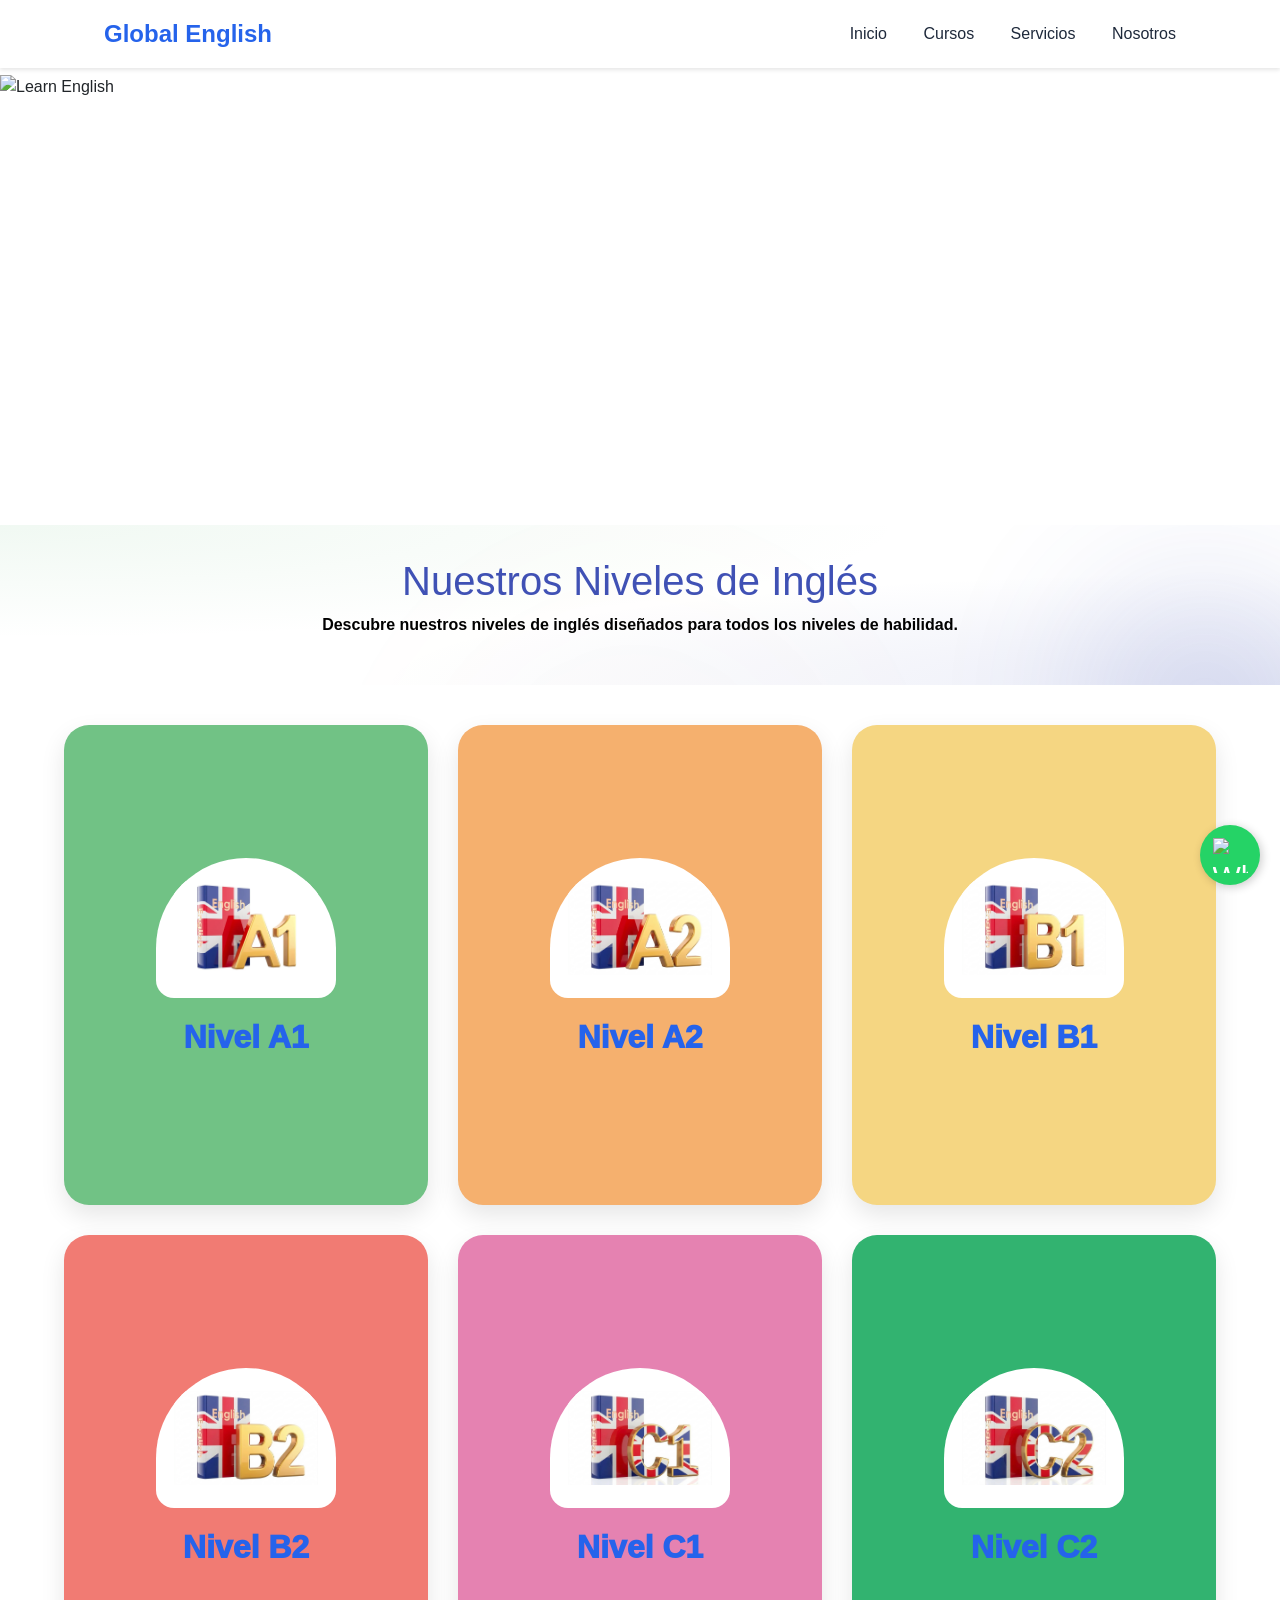
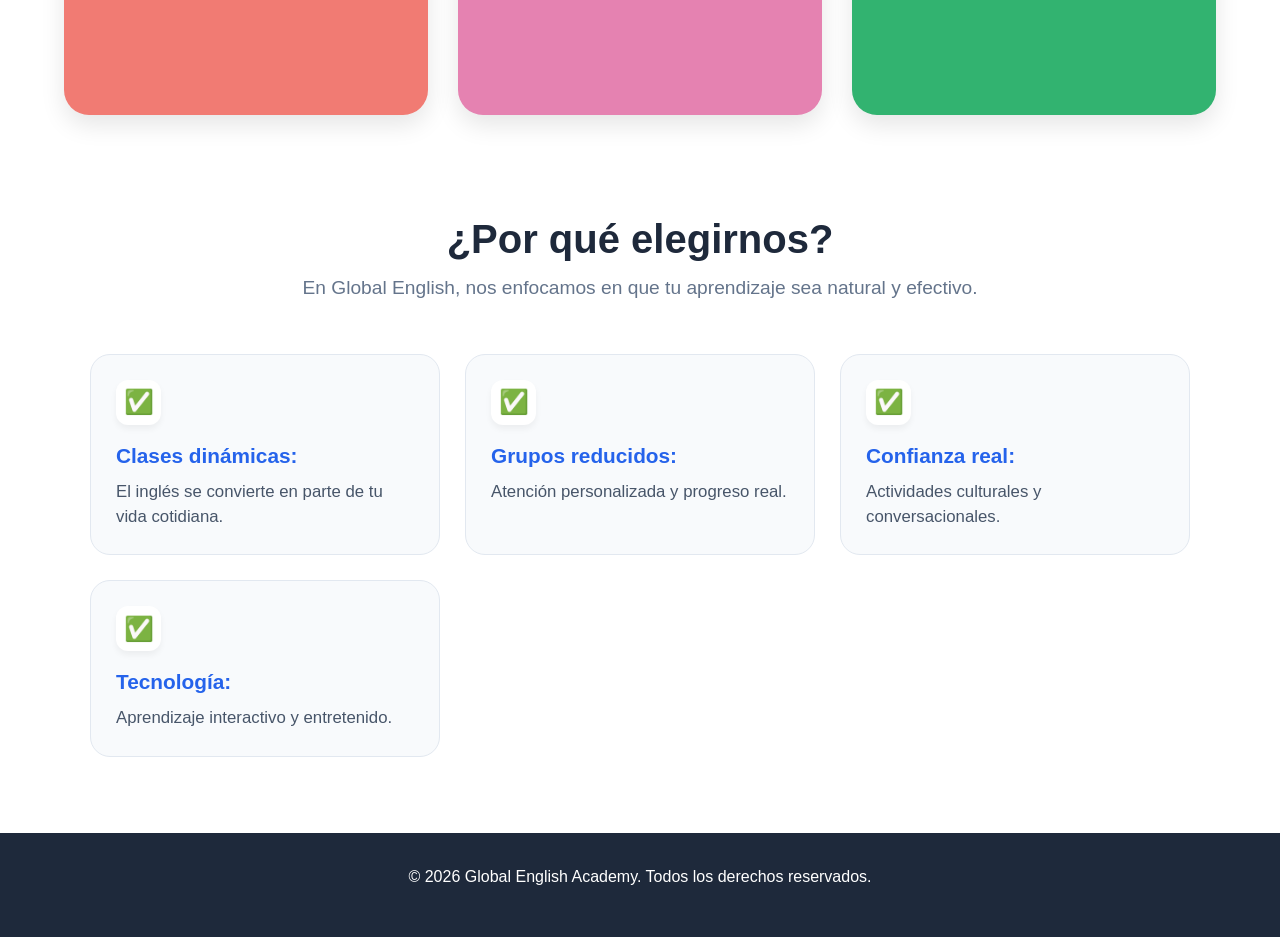
==== cursos.html @ 7baa2050 "Add files via upload" ====
<!DOCTYPE html>
<html lang="es">

<head>
    <meta charset="UTF-8">
    <meta name="viewport" content="width=device-width, initial-scale=1.0">
    <link rel="shortcut icon" href="assets/iconos/idioma-en-ingles.png" type="image/x-icon">

    <link href="https://cdn.jsdelivr.net/npm/bootstrap@5.3.3/dist/css/bootstrap.min.css" rel="stylesheet">

    <link rel="stylesheet" href="css/estilos.css">

    <title>Global English Academy | Aprende Inglés Hoy</title>
</head>

<body>

    <header>
        <nav>
            <div class="logo">Global English</div>

            <button class="menu-toggle" id="mobile-menu">
                &#9776; </button>

            <div class="nav-links" id="nav-menu">
                <a href="index.html">Inicio</a>
                <a href="cursos.html">Cursos</a>
                <a href="servicios.html">Servicios</a>
                <a href="nosotros.html">Nosotros</a>
            </div>
        </nav>
    </header>

    <section class="informacion">
        <div id="carouselExampleIndicators" class="carousel slide" data-bs-ride="carousel" data-bs-interval="3000">
            <div class="carousel-indicators">
                <button type="button" data-bs-target="#carouselExampleIndicators" data-bs-slide-to="0" class="active"
                    aria-current="true" aria-label="Slide 1"></button>
                <button type="button" data-bs-target="#carouselExampleIndicators" data-bs-slide-to="1"
                    aria-label="Slide 2"></button>
                <button type="button" data-bs-target="#carouselExampleIndicators" data-bs-slide-to="2"
                    aria-label="Slide 3"></button>
            </div>
            <div class="carousel-inner">
                <div class="carousel-item active">
                    <img src="assets/img/learn.jpg" class="d-block w-100" alt="Learn English">
                </div>
                <div class="carousel-item">
                    <img src="assets/img/englishbooks.jpg" class="d-block w-100" alt="English Books">
                </div>
                <div class="carousel-item">
                    <img src="assets/img/learning.jpg" class="d-block w-100" alt="Learning Process">
                </div>
            </div>
            <button class="carousel-control-prev" type="button" data-bs-target="#carouselExampleIndicators"
                data-bs-slide="prev">
                <span class="carousel-control-prev-icon" aria-hidden="true"></span>
                <span class="visually-hidden">Previous</span>
            </button>
            <button class="carousel-control-next" type="button" data-bs-target="#carouselExampleIndicators"
                data-bs-slide="next">
                <span class="carousel-control-next-icon" aria-hidden="true"></span>
                <span class="visually-hidden">Next</span>
            </button>
        </div>

    </section>

    <section class="contenedor-niveles">
        <div class="nuestros-programas">
            <h1>Nuestros Niveles de Inglés</h1>
            <p class="nuestros-programassub">Descubre nuestros niveles de inglés diseñados para todos los niveles de
                habilidad.</p>
        </div>
        <div class="niveles-ingles">
            <div class="card card-a1">
                <div class="card-body">
                    <div class="semicirculo">
                        <img src="assets/img/inglesA1.jpg" alt="A1">
                    </div>
                    <h3 class="card-title">Nivel A1</h3>
                    <p class="card-subtitle">Al terminar este nivel podrás comprender y utilizar expresiones
                        cotidianas. Al finalizar el curso podrás: presentarte a ti mismo y a otros, pedir y dar
                        información personal como: me llamo… vivo en… estudio… trabajo en… En este nivel también
                        podrás presentar a las personas que conoces como: ella es mi amiga… él es mi hermano. De
                        igual manera conocerás los colores, los días de la semana, las cosas de la casa por ejemplo
                        la sala, la cocina, el comedor, el salón de clase, la comida, etc.</p>
                </div>
            </div>


            <div class="card card-a2">
                <div class="card-body">
                    <div class="semicirculo">
                        <img src="assets/img/inglesA2.png" alt="A2">
                    </div>
                    <h3 class="card-title">Nivel A2</h3>
                    <p class="card-subtitle">Al finalizar A2 podrás presentar a tu familia, como a tu padre y tus
                        hermanos. Al finalizar el curso podrás: hablar de compras como: preguntar cuánto cuesta,
                        dónde encuentro tal cosa, de qué tamaño es. Conocer los lugares de la ciudad, el cine, el
                        teatro, el restaurante, y las profesiones. Sabrás comunicar la hora y lo que hay y no hay,
                        por ejemplo… hay mucho café, no hay azúcar. Hablarás de tu pasado y tu entorno: a dónde
                        fuiste ayer, qué comiste, también podrás decir que compraste un vestido o cené con mi
                        familia anoche, así como hablar sobre el futuro y lo que planeas realizar por ejemplo; voy a
                        salir con mis amigos o vamos a ir al cine. Terminando el nivel A2 podrás obtener tu primera
                        certificación KET.</p>
                </div>
            </div>

            <div class="card card-b1">
                <div class="card-body">
                    <div class="semicirculo">
                        <img src="assets/img/inglesB1.png" alt="B1">
                    </div>
                    <h3 class="card-title">Nivel B1</h3>
                    <p class="card-subtitle">En estos niveles podrás hablar de situaciones de trabajo y de estudio.
                        Al finalizar el curso podrás desenvolverte durante un viaje podrás: preguntar dónde se ubica
                        el supermercado, la plaza, el cine etc. Sabrás comunicar necesidades, por ejemplo: necesito
                        mi pasaporte o mis boletos son de ida y vuelta. Serás capaz de escribir textos sencillos
                        como una carta personal. Podrás hablar de tus planes como lo que piensas hacer el fin de
                        semana, la ropa que te vas a poner, si planeas ir a la playa, al teatro y a dónde te
                        gustaría ir de vacaciones. Terminando el nivel B1 podrás obtener tu certificado PET y ya
                        eres candidato para presentar un IELTS (en caso de migración).</p>
                </div>
            </div>

            <div class="card card-b2">
                <div class="card-body">
                    <div class="semicirculo">
                        <img src="assets/img/inglesB2.png" alt="B2">
                    </div>
                    <h3 class="card-title">Nivel B2</h3>
                    <p class="card-subtitle">Upper Intermediate</p>
                </div>
            </div>

            <div class="card card-c1">
                <div class="card-body">
                    <div class="semicirculo">
                        <img src="assets/img/inglesC1.png" alt="C1">
                    </div>
                    <h3 class="card-title">Nivel C1</h3>
                    <p class="card-subtitle">Este nivel te permitirá graduarte de las mejores universidades en
                        México y el mundo a nivel maestría. Al finalizar el curso podrás: escribir textos claros,
                        estudiar la voz pasiva y los usos avanzados del idioma. Concluyendo el nivel tendrás mayores
                        oportunidades para certificarte, podrás presentar un CAE que te servirá para currículum y
                        para ingresar al CELTA. El CELTA es un curso teórico y práctico para maestros de inglés con
                        el cual podrás trabajar en cualquier país desarrollando esta profesión. De igual manera
                        puedes presentar un IELTS obteniendo un nivel mucho más avanzado y profesional.</p>
                </div>
            </div>

            <div class="card card-c2">
                <div class="card-body">
                    <div class="semicirculo">
                        <img src="assets/img/inglesC2.png" alt="C2">
                    </div>
                    <h3 class="card-title">Nivel C2</h3>
                    <p class="card-subtitle">Mastery</p>
                </div>
            </div>

        </div>
    </section>

    <section class="beneficios">
        <div class="card-beneficios">
            <div class="card-body2">
                <h3 class="beneficios-title">¿Por qué elegirnos?</h3>
                <p class="card-text">En Global English, nos enfocamos en que tu aprendizaje sea natural y efectivo.
                </p>

                <ul class="beneficios-list">
                    <li><span class="icon">✅</span> <strong>Clases dinámicas:</strong> El inglés se convierte en
                        parte de tu vida cotidiana.</li>
                    <li><span class="icon">✅</span> <strong>Grupos reducidos:</strong> Atención personalizada y
                        progreso real.</li>
                    <li><span class="icon">✅</span> <strong>Confianza real:</strong> Actividades culturales y
                        conversacionales.</li>
                    <li><span class="icon">✅</span> <strong>Tecnología:</strong> Aprendizaje interactivo y
                        entretenido.</li>
                </ul>
            </div>
        </div>
    </section>
    <footer>
        <p>&copy; 2026 Global English Academy. Todos los derechos reservados.</p>
    </footer>
    </main>
    <script src="js/menu.js"></script>
    <script src="https://cdn.jsdelivr.net/npm/bootstrap@5.3.3/dist/js/bootstrap.bundle.min.js"></script>
    <a href="https://wa.me/4434926308?text=Hola,%20me%20gustaría%20recibir%20información%20sobre%20los%20cursos%20de%20Global%20English%20Academy"
        class="whatsapp-float" target="_blank" rel="noopener noreferrer">
        <img src="https://upload.wikimedia.org/wikipedia/commons/6/6b/WhatsApp.svg" alt="WhatsApp"
            class="whatsapp-icon">
    </a>
</body>

</html>
---- css/estilos.css ----
/* --- Variables y Reseteo --- */
:root {
    --primary: #2563eb;
    --primary-hover: #1d4ed8;
    --dark: #1e293b;
    --light: #f8fafc;
    --gray: #64748b;
}

* {
    margin: 0;
    padding: 0;
    box-sizing: border-box;
    font-family: 'Segoe UI', Roboto, Helvetica, Arial, sans-serif;
}

body {
    display: flex;
    flex-direction: column;
    min-height: 100vh;
    margin: 0;

}

main,
.contenido-principal {
    flex: 1;
}

/* --- Navegación --- */
header {
    background-color: white;
    box-shadow: 0 2px 4px rgba(0, 0, 0, 0.1);
    position: fixed;
    width: 100%;
    top: 0;
    z-index: 100;
}

nav {
    display: flex;
    justify-content: space-between;
    align-items: center;
    padding: 1rem 5%;
    max-width: 1200px;
    margin: 0 auto;
}

.logo {
    font-size: 1.5rem;
    font-weight: bold;
    color: var(--primary);
}

.nav-links a {
    text-decoration: none;
    color: var(--dark);
    margin-left: 2rem;
    font-weight: 500;
    transition: color 0.3s;
}

.nav-links a:hover {
    color: var(--primary);
}

/* --- Hero Section --- */
.hero {
    background: linear-gradient(rgba(30, 41, 59, 0.8), rgba(30, 41, 59, 0.8)), url('https://images.unsplash.com/photo-1523240795612-9a054b0db644?ixlib=rb-1.2.1&auto=format&fit=crop&w=1950&q=80') center/cover;
    height: 100vh;
    display: flex;
    flex-direction: column;
    justify-content: center;
    align-items: center;
    text-align: center;
    color: white;
    padding: 0 20px;
}

.hero h1 {
    font-size: 3.5rem;
    margin-bottom: 1rem;
}

.hero p {
    font-size: 1.2rem;
    margin-bottom: 2rem;
    max-width: 600px;
}

.btn {
    padding: 1rem 2rem;
    background-color: var(--primary);
    color: white;
    text-decoration: none;
    border-radius: 5px;
    font-weight: bold;
    font-size: 1.1rem;
    transition: background 0.3s;
    border: none;
    cursor: pointer;
}

.btn:hover {
    background-color: var(--primary-hover);
}

/* --- Cursos --- */
.courses {
    padding: 5rem 5%;
    max-width: 1200px;
    margin: 0 auto;
    text-align: center;
}

.courses h2 {
    font-size: 2.5rem;
    margin-bottom: 3rem;
    color: var(--dark);
}

.grid {
    display: grid;
    grid-template-columns: repeat(auto-fit, minmax(300px, 1fr));
    gap: 2rem;
}

.card {
    background: white;
    padding: 2rem;
    border-radius: 10px;
    box-shadow: 0 4px 6px rgba(0, 0, 0, 0.05);
    transition: transform 0.3s;
}

.card:hover {
    transform: translateY(-5px);
}

.card h3 {
    color: var(--primary);
    margin-bottom: 1rem;
}

/* --- Contacto --- */
.contact {
    background-color: white;
    padding: 5rem 5%;
}

.contact-container {
    max-width: 600px;
    margin: 0 auto;
}

.contact h2 {
    text-align: center;
    font-size: 2.5rem;
    margin-bottom: 2rem;
}

form {
    display: flex;
    flex-direction: column;
    gap: 1.5rem;
}

.form-group {
    display: flex;
    flex-direction: column;
    text-align: left;
}

label {
    margin-bottom: 0.5rem;
    font-weight: 500;
}

input,
select,
textarea {
    padding: 0.8rem;
    border: 1px solid #cbd5e1;
    border-radius: 5px;
    font-size: 1rem;
}

input:focus,
select:focus,
textarea:focus {
    outline: none;
    border-color: var(--primary);
    box-shadow: 0 0 0 3px rgba(37, 99, 235, 0.1);
}

/* --- Footer --- */
footer {
    background-color: var(--dark);
    color: white;
    text-align: center;
    padding: 2rem;
}

/* --- Responsive --- */
@media (max-width: 768px) {
    .nav-links {
        display: none;
        /* En un proyecto real aquí iría un menú hamburguesa */
    }

    .hero h1 {
        font-size: 2.5rem;
    }
}

/* --- Ajustes para el Menú Móvil --- */
.menu-toggle {
    display: none;
    background: none;
    border: none;
    font-size: 2rem;
    color: var(--primary);
    cursor: pointer;
}

@media (max-width: 768px) {
    .menu-toggle {
        display: block;
        /* Aparece solo en móviles */
    }

    .nav-links {
        display: none;
        flex-direction: column;
        position: absolute;
        top: 100%;
        left: 0;
        width: 100%;
        background-color: white;
        padding: 1rem 0;
        box-shadow: 0 4px 6px rgba(0, 0, 0, 0.1);
    }

    .nav-links.active {
        display: flex;
        /* Se muestra al hacer clic */
    }

    .nav-links a {
        margin: 1rem 5%;
    }
}

/* Estilos del boton de whatsapp */

/* Estilos para el Botón de WhatsApp */
/* Busca esta regla en tu archivo y cámbiala */
.whatsapp-float {
    position: fixed;
    width: 60px;
    height: 60px;
    bottom: 15px;
    /* Antes estaba en 40px, bajar a 15px lo acerca al borde */
    right: 20px;
    /* También puedes ajustar la distancia al borde derecho */
    background-color: #25d366;
    color: #FFF;
    border-radius: 50px;
    text-align: center;
    font-size: 30px;
    box-shadow: 2px 2px 10px rgba(0, 0, 0, 0.2);
    z-index: 1000;
    display: flex;
    align-items: center;
    justify-content: center;
    transition: all 0.3s ease;
}

.whatsapp-icon {
    width: 35px;
    height: 35px;

}

.whatsapp-float:hover {
    transform: scale(1.1);
    background-color: #128c7e;
    box-shadow: 2px 5px 15px rgba(0, 0, 0, 0.3);
}

/* Ajuste para dispositivos móviles */
@media screen and (max-width: 768px) {
    .whatsapp-float {
        width: 50px;
        height: 50px;
        bottom: 20px;
        right: 20px;
    }

    .whatsapp-icon {
        width: 30px;
        height: 30px;
    }
}

/* Estilos del Modal */
.modal-overlay {
    display: none;
    /* Oculto por defecto */
    position: fixed;
    top: 0;
    left: 0;
    width: 100%;
    height: 100%;
    background: rgba(0, 0, 0, 0.7);
    z-index: 1000;
    justify-content: center;
    align-items: center;
}

.modal-content {
    background: white;
    padding: 30px;
    border-radius: 10px;
    text-align: center;
    max-width: 400px;
    width: 90%;
}

.modal-content h3 {
    color: #2563eb;
    margin-bottom: 10px;
}

.modal-content p {
    margin-bottom: 20px;
    color: #444;
}


.mensaje-exito {
    background-color: #4CAF50;
    color: white;
    text-align: center;
    padding: 1rem;
    font-weight: bold;
    display: none;
    position: sticky;
    /* Se queda fijo arriba mientras lees */
    top: 70px;
    /* Justo debajo de tu header */
    z-index: 99;
    transition: all 0.3s ease;
}

/* --- Estructura del Carrusel --- */
.informacion {
    margin-top: 75px;
    /* Ajuste para que no quede detrás del header */
    padding: 0;
    width: 100%;
}

.carousel-inner {
    height: 50vh;
    /* Media hoja de alto */
    width: 100vw;
    /* Toda la hoja a lo ancho */
}

.carousel-item,
.carousel-item img {
    height: 50vh;
    width: 100%;
}

.carousel-item img {
    object-fit: cover;
    object-position: center;
}

.derecho {
    background-color: var(--dark);
    color: white;
    text-align: center;
    padding: 2rem;
    width: 100%;
    margin-top: auto;
}

/* Estilos de section sobre_nosotros  */
.section.sobre_nosotros {
    flex: 1;
    padding: 60px 0;
}

/* --- Estilos de la sección --- */
.sobre_nosotros h2 {
    color: #3f51b5;
    font-weight: bold;
    position: relative;
    display: inline-block;
}

/* Una rayita decorativa debajo del título */
.sobre_nosotros h2::after {
    content: '';
    display: block;
    width: 60px;
    height: 4px;
    background: #3f51b5;
    margin-top: 10px;
    border-radius: 2px;
}

.sobre_nosotros ul li {
    font-size: 1.1rem;
    color: var(--dark);
}

/* Ajuste específico para la sección sobre nosotros */
.sobre_nosotros img {
    width: 100%;
    max-height: 450px;
    object-fit: cover;
    object-position: top;
    border-radius: 20px;
    box-shadow: 0 15px 30px rgba(0, 0, 0, 0.1);
    /* Le da profundidad */
}

/* Espaciado de la sección */
.sobre_nosotros {
    padding: 80px 0;
}

.derecho {
    background-color: var(--dark);
    color: white;
    text-align: center;
    padding: 1.5rem;
    margin-top: auto;

}

/* --- Diseño de Cursos (Layout de dos columnas) --- */

.main-container-cursos {
    display: flex;
    max-width: 1200px;
    margin: 110px auto 50px;
    /* Margen superior para no chocar con el header */
    padding: 0 5%;
    gap: 40px;
}

/* Sidebar Estilo Captura */
.sidebar-cursos {
    width: 260px;
    flex-shrink: 0;
}

.sidebar-card h3 {
    color: var(--primary);
    font-size: 1.1rem;
    margin-bottom: 1.5rem;
    letter-spacing: 1px;
}

.lista-cursos {
    list-style: none;
}

.lista-cursos li {
    margin-bottom: 15px;
}

.lista-cursos li a {
    text-decoration: none;
    color: #577399;
    /* Azul grisáceo de la captura */
    font-size: 1.05rem;
    transition: 0.3s;
}

.lista-cursos li.activo a {
    color: var(--primary);
    font-weight: bold;
}

.lista-cursos li a:hover {
    color: var(--primary);
    padding-left: 5px;
}

/* Contenido Principal */
.contenido-leccion {
    flex: 1;
}

.breadcrumb {
    font-size: 0.85rem;
    color: var(--gray);
    margin-bottom: 1.5rem;
}

.breadcrumb span {
    color: var(--dark);
    font-weight: 600;
}

.encabezado-curso h1 {
    color: var(--dark);
    font-size: 2.3rem;
    margin-bottom: 1rem;
    line-height: 1.2;
}

.encabezado-curso p {
    color: var(--gray);
    line-height: 1.6;
    margin-bottom: 2rem;
}

/* Tarjeta de Unidad y Timeline */
.unidad-card {
    background: white;
    border-radius: 12px;
    padding: 3rem;
    box-shadow: 0 10px 30px rgba(0, 0, 0, 0.05);
}

.label-unidad {
    color: #f97316;
    font-weight: bold;
    font-size: 0.85rem;
}

.unidad-card h2 {
    margin: 0.5rem 0 2rem;
    font-size: 1.8rem;
}

.unidad-card h2 small {
    color: var(--gray);
    font-weight: normal;
}

.timeline-container {
    position: relative;
    padding-left: 40px;
}

.timeline-line {
    position: absolute;
    left: 7px;
    top: 5px;
    bottom: 5px;
    width: 3px;
    background-color: var(--primary);
}

.timeline-punto {
    position: relative;
    margin-bottom: 2.5rem;
}

.circulo {
    position: absolute;
    left: -40px;
    top: 5px;
    width: 16px;
    height: 16px;
    background: white;
    border: 3px solid var(--primary);
    border-radius: 50%;
    z-index: 2;
}

.texto h4 {
    color: var(--primary);
    font-size: 1.1rem;
    margin-bottom: 5px;
}

.texto h4 span {
    color: var(--gray);
    font-weight: normal;
    font-size: 0.9rem;
}

/* Responsive para tablets y móviles */
@media (max-width: 900px) {
    .main-container-cursos {
        flex-direction: column;
    }

    .sidebar-cursos {
        width: 100%;
        border-bottom: 1px solid #eee;
        padding-bottom: 1rem;
    }
}

/* ESTILOS PARA INGLES INTERMEDIO */

.ingles_intermedio {
    padding: 2rem;
    text-align: center;
}


/* ESTILOS PARA NUESTROS PROGRAMAS */

.nuestros-programas {
    padding: 2rem 1rem 1rem;
    text-align: center;
    color: #3f51b5;
    font-weight: bold;
}


.niveles-ingles {
    display: grid;
    /* Crea columnas de mínimo 350px que llenan todo el ancho disponible */
    grid-template-columns: repeat(auto-fit, minmax(350px, 1fr));
    gap: 30px;
    padding: 40px 5%;
    max-width: 1600px;
    /* Un poco más de aire para pantallas grandes */
    margin: 0 auto;
    width: 100%;
}

.nuestros-programassub {
    color: black;
    font-weight: bold;
}

/* Estilo de la Card */

.nuestros-programas {
    position: relative;
    overflow: hidden;
    background-color: #ffffff;
    background: radial-gradient(at 0% 0%, rgba(113, 194, 133, 0.1) 0px, transparent 50%),
        radial-gradient(at 100% 100%, rgba(63, 81, 181, 0.1) 0px, transparent 50%);
    padding: 2rem 1rem;
}

.nuestros-programas::before,
.nuestros-programas::after {
    content: "";
    position: absolute;
    border-radius: 50%;
    z-index: -1;
    filter: blur(80px);
    opacity: 0.15;
}

/* Círculo superior izquierdo */
.nuestros-programas::before {
    content: "";
    position: absolute;
    width: 500px;
    height: 500px;
    background: rgba(245, 176, 110, 0.1);
    filter: blur(100px);
    border-radius: 50%;
    top: 20%;
    left: 30%;
    z-index: 0;
}

/* Círculo superior derecho */
.nuestros-programas::after {
    width: 250px;
    height: 250px;
    background-color: #3f51b5;
    /* El azul de tu marca */
    top: 50px;
    right: -50px;
}


.card {
    width: 100%;
    height: 480px;
    border-radius: 25px;
    position: relative;
    overflow: hidden;
    transition: transform 0.3s ease, box-shadow 0.3s ease;
    box-shadow: 0 10px 25px rgba(0, 0, 0, 0.1);
    border: none;
    display: flex;
    flex-direction: column;
}


.card:hover {
    transform: translateY(-10px);
    box-shadow: 0 15px 30px rgba(0, 0, 0, 0.2);
}

.card-body {
    display: flex;
    flex-direction: column;
    align-items: center;
    justify-content: center;
    height: 100%;
    text-align: center;
    padding: 20px;
}

/* Elementos visibles inicialmente */
.semicirculo {
    width: 180px;
    height: 140px;
    /* Ajustado para que no sea un semicírculo plano */
    background-color: white;
    border-radius: 100px 100px 20px 20px;
    overflow: hidden;
    display: flex;
    justify-content: center;
    align-items: center;
    transition: filter 0.3s ease, opacity 0.3s ease;
}

.semicirculo img {
    width: 80%;
    height: auto;
    object-fit: contain;
}

.card-title {
    color: white;
    /* Color blanco para contrastar con los fondos de colores */
    font-size: 2rem;
    margin-top: 20px;
    font-weight: 1000;
    transition: opacity 0.3s ease;
}

/* El texto que aparece al hacer hover */
.card-subtitle {
    position: absolute;
    top: 0;
    left: 0;
    width: 100%;
    height: 100%;
    background-color: rgba(255, 255, 255, 0.96);
    /* Fondo casi sólido para lectura */
    color: #333;
    padding: 30px;
    display: flex;
    align-items: center;
    justify-content: center;
    text-align: center;
    font-size: 0.9rem;
    line-height: 1.6;
    text-transform: none;
    font-family: 'Segoe UI', Tahoma, Geneva, Verdana, sans-serif;

    /* Estado inicial (Oculto) */
    opacity: 0;
    visibility: hidden;
    transform: translateY(20px);
    transition: all 0.4s ease;
    z-index: 2;
}

/* Efecto Hover: Mostrar subtítulo y opacar fondo */
.card:hover .card-subtitle {
    opacity: 1;
    visibility: visible;
    transform: translateY(0);
}

.card:hover .semicirculo,
.card:hover .card-title {
    opacity: 0.2;
    filter: blur(2px);
}

/* Colores de Fondo de las Cards */
.card-a1 {
    background-color: #71c285;
}

.card-a2 {
    background-color: #f5b06e;
}

.card-b1 {
    background-color: #f5d682;
}

.card-b2 {
    background-color: #f17b73;
}

.card-c1 {
    background-color: #e582b1;
}

.card-c2 {
    background-color: #32b370;
}

/* --- Cuerpo de la tarjeta de beneficios --- */
.card-body2 {
    padding: 60px 5%;
    /* Padding dinámico */
    display: flex;
    flex-direction: column;
    align-items: center;
    background-color: #ffffff;
}

.beneficios-title {
    color: var(--dark);
    font-size: 2.5rem;
    font-weight: 800;
    margin-bottom: 10px;
    text-align: center;
}

.card-text {
    color: var(--gray);
    text-align: center;
    margin-bottom: 50px;
    font-size: 1.2rem;
    max-width: 700px;
    line-height: 1.6;
}

/* --- Grid de beneficios (El cambio principal) --- */
.beneficios-list {
    display: grid;
    /* Crea dos columnas en pantallas grandes */
    grid-template-columns: repeat(auto-fit, minmax(300px, 1fr));
    gap: 25px;
    width: 100%;
    max-width: 1100px;
    /* Expandimos el ancho de la lista */
    list-style: none;
    padding: 0;
}

.beneficios-list li {
    background: #f8fafc;
    /* Fondo sutil para cada ítem */
    padding: 25px;
    border-radius: 20px;
    border: 1px solid #e2e8f0;
    display: flex;
    flex-direction: column;
    /* Icono y título arriba, texto abajo */
    align-items: flex-start;
    transition: all 0.3s ease;
}

.beneficios-list li:hover {
    background: #ffffff;
    border-color: var(--primary);
    transform: translateY(-5px);
    box-shadow: 0 10px 20px rgba(0, 0, 0, 0.05);
}

.beneficios-list li .icon {
    background: white;
    width: 45px;
    height: 45px;
    display: flex;
    align-items: center;
    justify-content: center;
    border-radius: 12px;
    margin-bottom: 15px;
    font-size: 1.5rem;
    box-shadow: 0 4px 6px rgba(0, 0, 0, 0.05);
}

.beneficios-list li strong {
    color: var(--primary);
    font-size: 1.3rem;
    margin-bottom: 8px;
    display: block;
}

/* Texto descriptivo dentro del beneficio */
.beneficios-list li {
    font-size: 1.05rem;
    color: #475569;
    line-height: 1.5;
}

.icon {
    flex-shrink: 0;
}

.imagen-nuestroprograma {
    position: absolute;
    opacity: .5;
    top: 0;
    left: 0;
    width: 100%;
    height: 100%;
    object-fit: cover;
    z-index: -1;
    /* Envía la imagen al fondo */
}

.texto-nuestroprograma {
    width: 100%;
    padding: 0 5%;
}

.sub-programa {
    color: rgb(10, 10, 10);
    font-size: 20px;
    font-weight: bold;

}

/* Estilos de servicios */

.services-hero {
    background-color: var(--primary-color);
    color: #3f51b5;
    padding: 4rem 2rem;
    text-align: center;
    font-weight: bold;
}

.services-herosubtitle {
    color: #080808;
    font-weight: bold;
}

.services-grid-container {
    padding: 2rem 10%;
    background-color: var(--white);
}

.services-grid {
    display: grid;
    grid-template-columns: repeat(auto-fit, minmax(250px, 1fr));
    gap: 2rem;
}

.service-card {
    background: var(--secondary-color);
    padding: 2rem;
    border-radius: 8px;
    text-align: center;
    transition: transform 0.3s ease, box-shadow 0.3s ease;
    border-bottom: 4px solid var(--primary-color);
}

.service-card:hover {
    transform: translateY(-10px);
    box-shadow: 0 10px 20px rgba(0, 0, 0, 0.1);
}

.service-card .icon {
    font-size: 3rem;
    margin-bottom: 1rem;
}

.service-card h3 {
    margin-bottom: 1rem;
    color: #333;
}

.service-card p {
    color: var(--gray);
    line-height: 1.6;
}

.cta-services {
    text-align: center;
    padding: 5rem 2rem;
    /* Aumentamos un poco el padding vertical */
    background-color: #f9f9f9;
    display: flex;
    /* Usamos Flexbox para control total */
    flex-direction: column;
    /* Alineamos los elementos en columna */
    align-items: center;
    /* Centramos horizontalmente */
    gap: 1.5rem;
    /* Esto crea el espacio automático entre el h2, p y el btn */
}

.cta-services p {
    max-width: 600px;
    /* Evita que el texto sea demasiado ancho y se vea mal */
    margin: 0 auto;
    /* Asegura el centrado si no usas flex */
    line-height: 1.6;
}

.cta-services .btn {
    display: inline-block;
    margin-top: 1rem;
    padding: 10px 20px;
}

.cta-services h2 {
    margin-bottom: 1rem;
}

/* Estilo para el link activo en la nav */
nav .nav-links a.active {
    font-weight: bold;
    border-bottom: 2px solid var(--white);
}
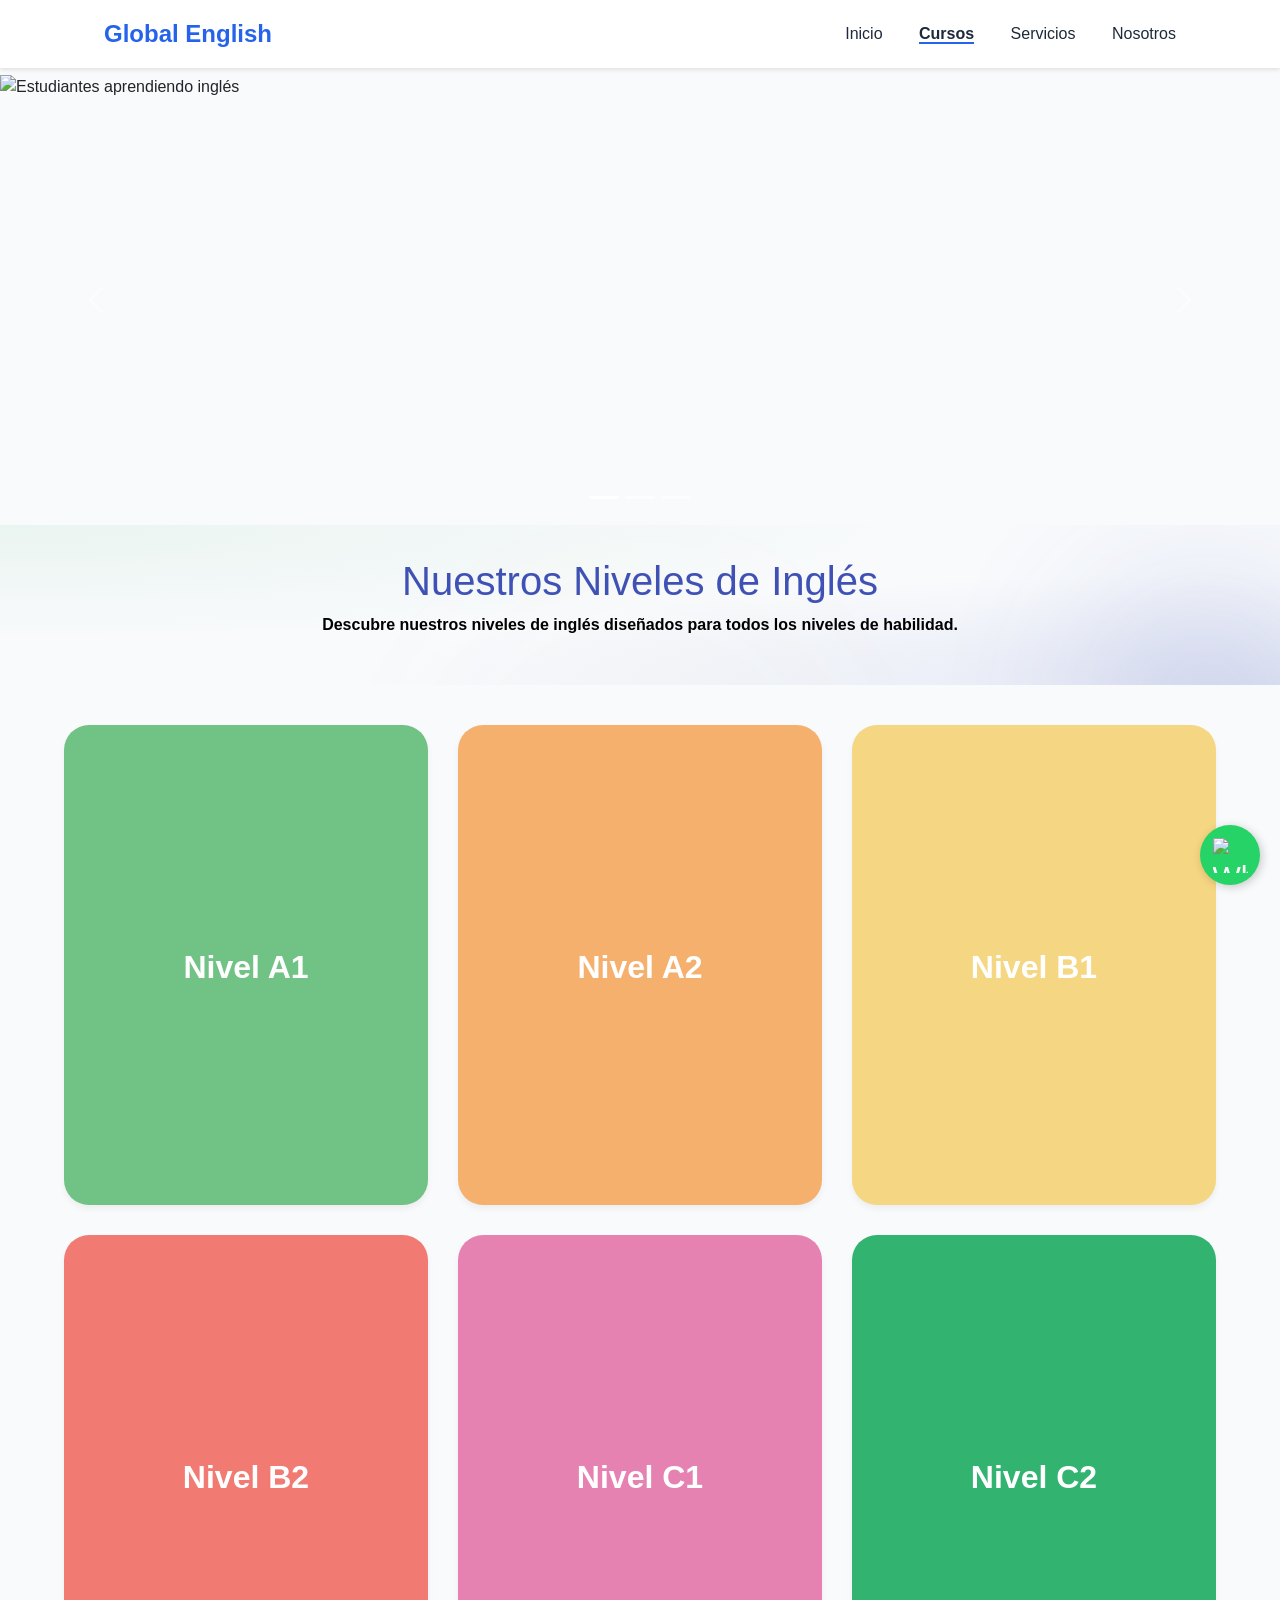
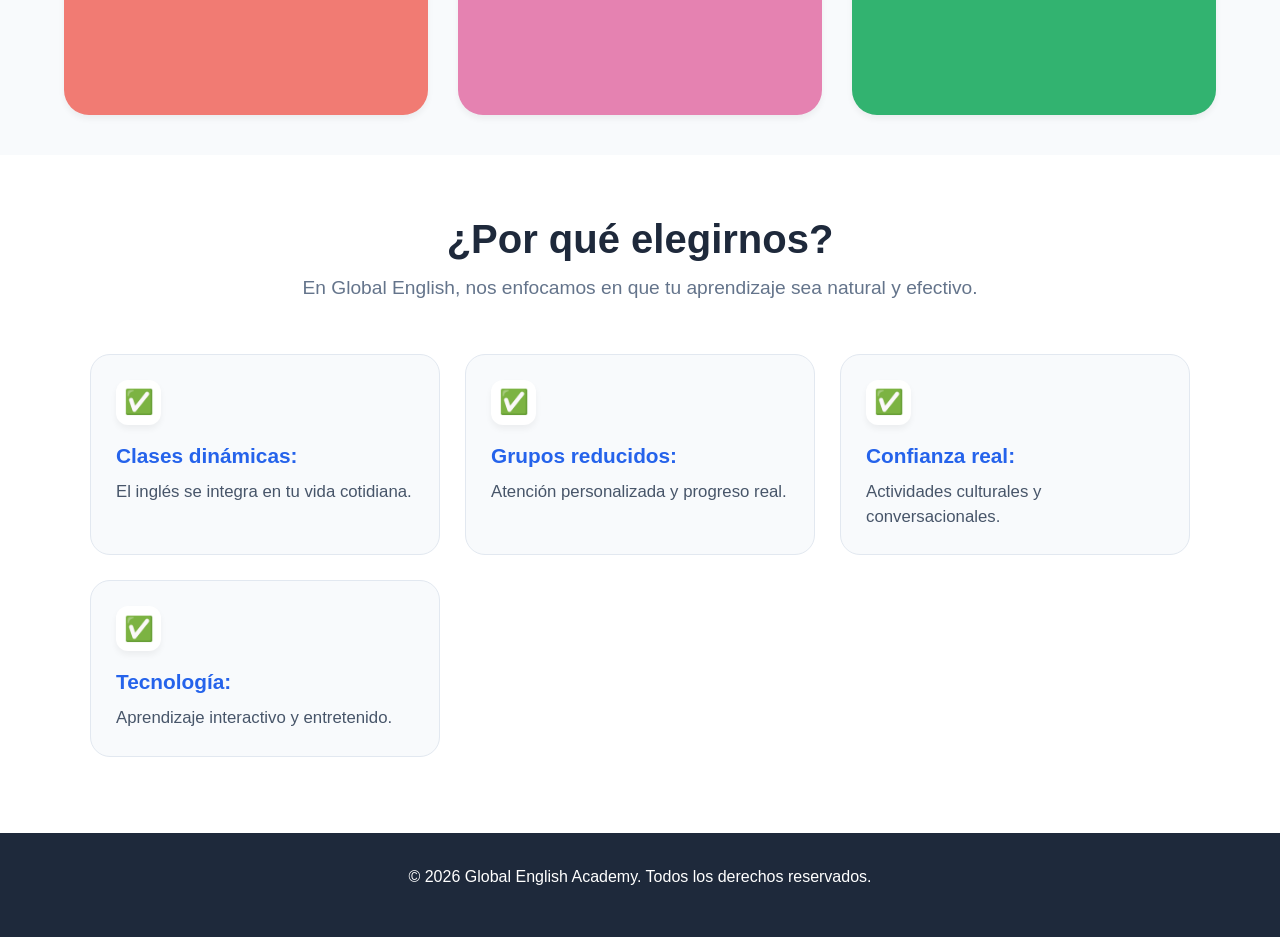
==== commit 943fa662: "Add files via upload" ====
--- a/cursos.html
+++ b/cursos.html
@@ -4,193 +4,192 @@
 <head>
     <meta charset="UTF-8">
     <meta name="viewport" content="width=device-width, initial-scale=1.0">
+    <meta name="description"
+        content="Niveles de inglés en Global English Academy. Desde A1 hasta C2, descubre el nivel adecuado para ti.">
     <link rel="shortcut icon" href="assets/iconos/idioma-en-ingles.png" type="image/x-icon">
-
     <link href="https://cdn.jsdelivr.net/npm/bootstrap@5.3.3/dist/css/bootstrap.min.css" rel="stylesheet">
-
     <link rel="stylesheet" href="css/estilos.css">
-
-    <title>Global English Academy | Aprende Inglés Hoy</title>
+    <title>Cursos | Global English Academy</title>
 </head>
 
 <body>
-
     <header>
-        <nav>
+        <nav aria-label="Navegación principal">
             <div class="logo">Global English</div>
-
-            <button class="menu-toggle" id="mobile-menu">
-                &#9776; </button>
-
-            <div class="nav-links" id="nav-menu">
+            <button class="menu-toggle" id="mobile-menu" aria-label="Abrir menú de navegación"
+                aria-controls="nav-menu">&#9776;</button>
+            <div class="nav-links" id="nav-menu" role="navigation">
                 <a href="index.html">Inicio</a>
-                <a href="cursos.html">Cursos</a>
+                <a href="cursos.html" class="active">Cursos</a>
                 <a href="servicios.html">Servicios</a>
                 <a href="nosotros.html">Nosotros</a>
             </div>
         </nav>
     </header>
 
-    <section class="informacion">
-        <div id="carouselExampleIndicators" class="carousel slide" data-bs-ride="carousel" data-bs-interval="3000">
-            <div class="carousel-indicators">
-                <button type="button" data-bs-target="#carouselExampleIndicators" data-bs-slide-to="0" class="active"
-                    aria-current="true" aria-label="Slide 1"></button>
-                <button type="button" data-bs-target="#carouselExampleIndicators" data-bs-slide-to="1"
-                    aria-label="Slide 2"></button>
-                <button type="button" data-bs-target="#carouselExampleIndicators" data-bs-slide-to="2"
-                    aria-label="Slide 3"></button>
+    <main>
+        <section class="informacion" aria-label="Carrusel de imágenes">
+            <div id="carouselExampleIndicators" class="carousel slide" data-bs-ride="carousel" data-bs-interval="3000">
+                <div class="carousel-indicators">
+                    <button type="button" data-bs-target="#carouselExampleIndicators" data-bs-slide-to="0"
+                        class="active" aria-current="true" aria-label="Slide 1"></button>
+                    <button type="button" data-bs-target="#carouselExampleIndicators" data-bs-slide-to="1"
+                        aria-label="Slide 2"></button>
+                    <button type="button" data-bs-target="#carouselExampleIndicators" data-bs-slide-to="2"
+                        aria-label="Slide 3"></button>
+                </div>
+                <div class="carousel-inner">
+                    <div class="carousel-item active">
+                        <img src="assets/img/2.jpg" class="d-block w-100" alt="Estudiantes aprendiendo inglés">
+                    </div>
+                    <div class="carousel-item">
+                        <img src="assets/img/3.jpg" class="d-block w-100" alt="Material de estudio y libros en inglés">
+                    </div>
+                    <div class="carousel-item">
+                        <img src="assets/img/10.jpg" class="d-block w-100" alt="Proceso de aprendizaje interactivo">
+                    </div>
+                </div>
+                <button class="carousel-control-prev" type="button" data-bs-target="#carouselExampleIndicators"
+                    data-bs-slide="prev">
+                    <span class="carousel-control-prev-icon" aria-hidden="true"></span>
+                    <span class="visually-hidden">Anterior</span>
+                </button>
+                <button class="carousel-control-next" type="button" data-bs-target="#carouselExampleIndicators"
+                    data-bs-slide="next">
+                    <span class="carousel-control-next-icon" aria-hidden="true"></span>
+                    <span class="visually-hidden">Siguiente</span>
+                </button>
             </div>
-            <div class="carousel-inner">
-                <div class="carousel-item active">
-                    <img src="assets/img/learn.jpg" class="d-block w-100" alt="Learn English">
-                </div>
-                <div class="carousel-item">
-                    <img src="assets/img/englishbooks.jpg" class="d-block w-100" alt="English Books">
-                </div>
-                <div class="carousel-item">
-                    <img src="assets/img/learning.jpg" class="d-block w-100" alt="Learning Process">
+        </section>
+
+        <section class="contenedor-niveles">
+            <div class="nuestros-programas">
+                <h1>Nuestros Niveles de Inglés</h1>
+                <p class="nuestros-programassub">Descubre nuestros niveles de inglés diseñados para todos los niveles de
+                    habilidad.</p>
+            </div>
+
+            <div class="niveles-ingles">
+                <article class="card card-nivel card-a1">
+                    <div class="card-body">
+                        <h3 class="card-title">Nivel A1</h3>
+                        <div class="card-subtitle">
+                            <p>Es el primer contacto con el idioma. El objetivo es romper el hielo y sobrevivir en
+                                situaciones básicas.</p>
+                            <p><strong>• Aprenderás:</strong> Presentarse a sí mismo, pedir y dar información personal
+                                básica y usar frases cotidianas.</p>
+                            <p><strong>• Ideal para:</strong> Personas sin conocimientos previos o nociones muy vagas.
+                            </p>
+                            <p style="color: #2563eb;"><em>"Tus primeros pasos para comunicarte".</em></p>
+                        </div>
+                    </div>
+                </article>
+
+                <article class="card card-nivel card-a2">
+                    <div class="card-body">
+                        <h3 class="card-title">Nivel A2</h3>
+                        <div class="card-subtitle">
+                            <p>Aquí se empieza a construir la fluidez conectando ideas de forma más estructurada.</p>
+                            <p><strong>• Aprenderás:</strong> Describir tu pasado, entorno inmediato, realizar compras y
+                                entender instrucciones de viaje.</p>
+                            <p><strong>• Ideal para:</strong> Viajeros y personas que buscan interacción social básica.
+                            </p>
+                            <p style="color: #2563eb;"><em>"Gana independencia en tus conversaciones diarias".</em></p>
+                        </div>
+                    </div>
+                </article>
+
+                <article class="card card-nivel card-b1">
+                    <div class="card-body">
+                        <h3 class="card-title">Nivel B1</h3>
+                        <div class="card-subtitle">
+                            <p>Nivel de autonomía. Dejas de traducir mentalmente y procesas el idioma de forma natural.
+                            </p>
+                            <p><strong>• Aprenderás:</strong> Desenvolverte en viajes, describir sueños, ambiciones y
+                                explicar opiniones brevemente.</p>
+                            <p><strong>• Ideal para:</strong> Quienes buscan empleos donde el inglés sea un requisito.
+                            </p>
+                            <p style="color: #2563eb;"><em>"Comunícate con confianza en cualquier situación".</em></p>
+                        </div>
+                    </div>
+                </article>
+
+                <article class="card card-nivel card-b2">
+                    <div class="card-body">
+                        <h3 class="card-title">Nivel B2</h3>
+                        <div class="card-subtitle">
+                            <p>Nivel profesional. Requisito para empresas internacionales y universidades en el
+                                extranjero.</p>
+                            <p><strong>• Aprenderás:</strong> Entender textos complejos, mantener conversaciones
+                                técnicas y hablar con fluidez con nativos.</p>
+                            <p><strong>• Ideal para:</strong> Profesionales y estudiantes de intercambio.</p>
+                            <p style="color: #2563eb;"><em>"Habla con fluidez en el mundo laboral".</em></p>
+                        </div>
+                    </div>
+                </article>
+
+                <article class="card card-nivel card-c1">
+                    <div class="card-body">
+                        <h3 class="card-title">Nivel C1</h3>
+                        <div class="card-subtitle">
+                            <p>Nivel de alta competencia. Dominio de matices, sarcasmo y contextos implícitos.</p>
+                            <p><strong>• Aprenderás:</strong> Expresión espontánea y uso flexible del idioma en ámbitos
+                                sociales y profesionales complejos.</p>
+                            <p><strong>• Ideal para:</strong> Directivos, académicos y personas residentes en el
+                                extranjero.</p>
+                            <p style="color: #2563eb;"><em>"Domina el idioma con total precisión".</em></p>
+                        </div>
+                    </div>
+                </article>
+
+                <article class="card card-nivel card-c2">
+                    <div class="card-body">
+                        <h3 class="card-title">Nivel C2</h3>
+                        <div class="card-subtitle">
+                            <p>Es el nivel de "Maestría". El alumno es capaz de comprender y expresarse con facilidad en
+                                prácticamente todo lo que oye o lee.</p>
+                            <p><strong>• Aprenderás:</strong> Reconstruir información de diversas fuentes, resumir
+                                argumentos complejos y expresarte con fluidez absoluta y precisión sutil.</p>
+                            <p><strong>• Ideal para:</strong> Traductores, altos ejecutivos y personas que buscan la
+                                perfección lingüística bilingüe.</p>
+                            <p style="color: #2563eb;"><em>"El grado máximo de dominio: habla como un nativo
+                                    experto".</em></p>
+                        </div>
+                    </div>
+                </article>
+            </div>
+        </section>
+
+        <section class="beneficios">
+            <div class="card-beneficios">
+                <div class="card-body2">
+                    <h2 class="beneficios-title">¿Por qué elegirnos?</h2>
+                    <p class="card-text">En Global English, nos enfocamos en que tu aprendizaje sea natural y efectivo.
+                    </p>
+                    <ul class="beneficios-list">
+                        <li><span class="icon">✅</span> <strong>Clases dinámicas:</strong> El inglés se integra en tu
+                            vida cotidiana.</li>
+                        <li><span class="icon">✅</span> <strong>Grupos reducidos:</strong> Atención personalizada y
+                            progreso real.</li>
+                        <li><span class="icon">✅</span> <strong>Confianza real:</strong> Actividades culturales y
+                            conversacionales.</li>
+                        <li><span class="icon">✅</span> <strong>Tecnología:</strong> Aprendizaje interactivo y
+                            entretenido.</li>
+                    </ul>
                 </div>
             </div>
-            <button class="carousel-control-prev" type="button" data-bs-target="#carouselExampleIndicators"
-                data-bs-slide="prev">
-                <span class="carousel-control-prev-icon" aria-hidden="true"></span>
-                <span class="visually-hidden">Previous</span>
-            </button>
-            <button class="carousel-control-next" type="button" data-bs-target="#carouselExampleIndicators"
-                data-bs-slide="next">
-                <span class="carousel-control-next-icon" aria-hidden="true"></span>
-                <span class="visually-hidden">Next</span>
-            </button>
-        </div>
+        </section>
+    </main>
 
-    </section>
-
-    <section class="contenedor-niveles">
-        <div class="nuestros-programas">
-            <h1>Nuestros Niveles de Inglés</h1>
-            <p class="nuestros-programassub">Descubre nuestros niveles de inglés diseñados para todos los niveles de
-                habilidad.</p>
-        </div>
-        <div class="niveles-ingles">
-            <div class="card card-a1">
-                <div class="card-body">
-                    <div class="semicirculo">
-                        <img src="assets/img/inglesA1.jpg" alt="A1">
-                    </div>
-                    <h3 class="card-title">Nivel A1</h3>
-                    <p class="card-subtitle">Al terminar este nivel podrás comprender y utilizar expresiones
-                        cotidianas. Al finalizar el curso podrás: presentarte a ti mismo y a otros, pedir y dar
-                        información personal como: me llamo… vivo en… estudio… trabajo en… En este nivel también
-                        podrás presentar a las personas que conoces como: ella es mi amiga… él es mi hermano. De
-                        igual manera conocerás los colores, los días de la semana, las cosas de la casa por ejemplo
-                        la sala, la cocina, el comedor, el salón de clase, la comida, etc.</p>
-                </div>
-            </div>
-
-
-            <div class="card card-a2">
-                <div class="card-body">
-                    <div class="semicirculo">
-                        <img src="assets/img/inglesA2.png" alt="A2">
-                    </div>
-                    <h3 class="card-title">Nivel A2</h3>
-                    <p class="card-subtitle">Al finalizar A2 podrás presentar a tu familia, como a tu padre y tus
-                        hermanos. Al finalizar el curso podrás: hablar de compras como: preguntar cuánto cuesta,
-                        dónde encuentro tal cosa, de qué tamaño es. Conocer los lugares de la ciudad, el cine, el
-                        teatro, el restaurante, y las profesiones. Sabrás comunicar la hora y lo que hay y no hay,
-                        por ejemplo… hay mucho café, no hay azúcar. Hablarás de tu pasado y tu entorno: a dónde
-                        fuiste ayer, qué comiste, también podrás decir que compraste un vestido o cené con mi
-                        familia anoche, así como hablar sobre el futuro y lo que planeas realizar por ejemplo; voy a
-                        salir con mis amigos o vamos a ir al cine. Terminando el nivel A2 podrás obtener tu primera
-                        certificación KET.</p>
-                </div>
-            </div>
-
-            <div class="card card-b1">
-                <div class="card-body">
-                    <div class="semicirculo">
-                        <img src="assets/img/inglesB1.png" alt="B1">
-                    </div>
-                    <h3 class="card-title">Nivel B1</h3>
-                    <p class="card-subtitle">En estos niveles podrás hablar de situaciones de trabajo y de estudio.
-                        Al finalizar el curso podrás desenvolverte durante un viaje podrás: preguntar dónde se ubica
-                        el supermercado, la plaza, el cine etc. Sabrás comunicar necesidades, por ejemplo: necesito
-                        mi pasaporte o mis boletos son de ida y vuelta. Serás capaz de escribir textos sencillos
-                        como una carta personal. Podrás hablar de tus planes como lo que piensas hacer el fin de
-                        semana, la ropa que te vas a poner, si planeas ir a la playa, al teatro y a dónde te
-                        gustaría ir de vacaciones. Terminando el nivel B1 podrás obtener tu certificado PET y ya
-                        eres candidato para presentar un IELTS (en caso de migración).</p>
-                </div>
-            </div>
-
-            <div class="card card-b2">
-                <div class="card-body">
-                    <div class="semicirculo">
-                        <img src="assets/img/inglesB2.png" alt="B2">
-                    </div>
-                    <h3 class="card-title">Nivel B2</h3>
-                    <p class="card-subtitle">Upper Intermediate</p>
-                </div>
-            </div>
-
-            <div class="card card-c1">
-                <div class="card-body">
-                    <div class="semicirculo">
-                        <img src="assets/img/inglesC1.png" alt="C1">
-                    </div>
-                    <h3 class="card-title">Nivel C1</h3>
-                    <p class="card-subtitle">Este nivel te permitirá graduarte de las mejores universidades en
-                        México y el mundo a nivel maestría. Al finalizar el curso podrás: escribir textos claros,
-                        estudiar la voz pasiva y los usos avanzados del idioma. Concluyendo el nivel tendrás mayores
-                        oportunidades para certificarte, podrás presentar un CAE que te servirá para currículum y
-                        para ingresar al CELTA. El CELTA es un curso teórico y práctico para maestros de inglés con
-                        el cual podrás trabajar en cualquier país desarrollando esta profesión. De igual manera
-                        puedes presentar un IELTS obteniendo un nivel mucho más avanzado y profesional.</p>
-                </div>
-            </div>
-
-            <div class="card card-c2">
-                <div class="card-body">
-                    <div class="semicirculo">
-                        <img src="assets/img/inglesC2.png" alt="C2">
-                    </div>
-                    <h3 class="card-title">Nivel C2</h3>
-                    <p class="card-subtitle">Mastery</p>
-                </div>
-            </div>
-
-        </div>
-    </section>
-
-    <section class="beneficios">
-        <div class="card-beneficios">
-            <div class="card-body2">
-                <h3 class="beneficios-title">¿Por qué elegirnos?</h3>
-                <p class="card-text">En Global English, nos enfocamos en que tu aprendizaje sea natural y efectivo.
-                </p>
-
-                <ul class="beneficios-list">
-                    <li><span class="icon">✅</span> <strong>Clases dinámicas:</strong> El inglés se convierte en
-                        parte de tu vida cotidiana.</li>
-                    <li><span class="icon">✅</span> <strong>Grupos reducidos:</strong> Atención personalizada y
-                        progreso real.</li>
-                    <li><span class="icon">✅</span> <strong>Confianza real:</strong> Actividades culturales y
-                        conversacionales.</li>
-                    <li><span class="icon">✅</span> <strong>Tecnología:</strong> Aprendizaje interactivo y
-                        entretenido.</li>
-                </ul>
-            </div>
-        </div>
-    </section>
     <footer>
         <p>&copy; 2026 Global English Academy. Todos los derechos reservados.</p>
     </footer>
-    </main>
+
     <script src="js/menu.js"></script>
     <script src="https://cdn.jsdelivr.net/npm/bootstrap@5.3.3/dist/js/bootstrap.bundle.min.js"></script>
+
     <a href="https://wa.me/4434926308?text=Hola,%20me%20gustaría%20recibir%20información%20sobre%20los%20cursos%20de%20Global%20English%20Academy"
-        class="whatsapp-float" target="_blank" rel="noopener noreferrer">
+        class="whatsapp-float" target="_blank" rel="noopener noreferrer" aria-label="Contactar por WhatsApp">
         <img src="https://upload.wikimedia.org/wikipedia/commons/6/6b/WhatsApp.svg" alt="WhatsApp"
             class="whatsapp-icon">
     </a>
--- a/css/estilos.css
+++ b/css/estilos.css
@@ -2,9 +2,15 @@
 :root {
     --primary: #2563eb;
     --primary-hover: #1d4ed8;
+    --primary-color: #f0f4ff;
+    /* Faltaba esta variable usada en servicios */
+    --secondary-color: #ffffff;
+    /* Faltaba esta variable usada en servicios */
     --dark: #1e293b;
     --light: #f8fafc;
     --gray: #64748b;
+    --white: #ffffff;
+    /* Faltaba esta variable para tu menú activo */
 }
 
 * {
@@ -19,7 +25,8 @@
     flex-direction: column;
     min-height: 100vh;
     margin: 0;
-
+    background-color: var(--light);
+    /* Fondo general unificado */
 }
 
 main,
@@ -29,7 +36,7 @@
 
 /* --- Navegación --- */
 header {
-    background-color: white;
+    background-color: var(--white);
     box-shadow: 0 2px 4px rgba(0, 0, 0, 0.1);
     position: fixed;
     width: 100%;
@@ -57,11 +64,19 @@
     color: var(--dark);
     margin-left: 2rem;
     font-weight: 500;
-    transition: color 0.3s;
-}
-
-.nav-links a:hover {
+    transition: color 0.3s ease;
+}
+
+.nav-links a:hover,
+.nav-links a:focus-visible {
     color: var(--primary);
+    outline: none;
+}
+
+nav .nav-links a.active {
+    font-weight: bold;
+    border-bottom: 2px solid var(--primary);
+    /* Corregido: --white lo hacía invisible */
 }
 
 /* --- Hero Section --- */
@@ -73,12 +88,13 @@
     justify-content: center;
     align-items: center;
     text-align: center;
-    color: white;
+    color: var(--white);
     padding: 0 20px;
 }
 
 .hero h1 {
-    font-size: 3.5rem;
+    font-size: clamp(2.5rem, 5vw, 3.5rem);
+    /* Tipografía fluida */
     margin-bottom: 1rem;
 }
 
@@ -91,18 +107,22 @@
 .btn {
     padding: 1rem 2rem;
     background-color: var(--primary);
-    color: white;
+    color: var(--white);
     text-decoration: none;
     border-radius: 5px;
     font-weight: bold;
     font-size: 1.1rem;
-    transition: background 0.3s;
+    transition: background 0.3s ease;
     border: none;
     cursor: pointer;
 }
 
-.btn:hover {
+.btn:hover,
+.btn:focus-visible {
     background-color: var(--primary-hover);
+    color: var(--white);
+    outline: 2px solid var(--primary-hover);
+    outline-offset: 2px;
 }
 
 /* --- Cursos --- */
@@ -126,11 +146,11 @@
 }
 
 .card {
-    background: white;
+    background: var(--white);
     padding: 2rem;
     border-radius: 10px;
     box-shadow: 0 4px 6px rgba(0, 0, 0, 0.05);
-    transition: transform 0.3s;
+    transition: transform 0.3s ease;
 }
 
 .card:hover {
@@ -144,7 +164,7 @@
 
 /* --- Contacto --- */
 .contact {
-    background-color: white;
+    background-color: var(--white);
     padding: 5rem 5%;
 }
 
@@ -196,73 +216,19 @@
 /* --- Footer --- */
 footer {
     background-color: var(--dark);
-    color: white;
+    color: var(--white);
     text-align: center;
     padding: 2rem;
-}
-
-/* --- Responsive --- */
-@media (max-width: 768px) {
-    .nav-links {
-        display: none;
-        /* En un proyecto real aquí iría un menú hamburguesa */
-    }
-
-    .hero h1 {
-        font-size: 2.5rem;
-    }
-}
-
-/* --- Ajustes para el Menú Móvil --- */
-.menu-toggle {
-    display: none;
-    background: none;
-    border: none;
-    font-size: 2rem;
-    color: var(--primary);
-    cursor: pointer;
-}
-
-@media (max-width: 768px) {
-    .menu-toggle {
-        display: block;
-        /* Aparece solo en móviles */
-    }
-
-    .nav-links {
-        display: none;
-        flex-direction: column;
-        position: absolute;
-        top: 100%;
-        left: 0;
-        width: 100%;
-        background-color: white;
-        padding: 1rem 0;
-        box-shadow: 0 4px 6px rgba(0, 0, 0, 0.1);
-    }
-
-    .nav-links.active {
-        display: flex;
-        /* Se muestra al hacer clic */
-    }
-
-    .nav-links a {
-        margin: 1rem 5%;
-    }
-}
-
-/* Estilos del boton de whatsapp */
-
-/* Estilos para el Botón de WhatsApp */
-/* Busca esta regla en tu archivo y cámbiala */
+    margin-top: auto;
+}
+
+/* --- Botón de WhatsApp --- */
 .whatsapp-float {
     position: fixed;
     width: 60px;
     height: 60px;
     bottom: 15px;
-    /* Antes estaba en 40px, bajar a 15px lo acerca al borde */
     right: 20px;
-    /* También puedes ajustar la distancia al borde derecho */
     background-color: #25d366;
     color: #FFF;
     border-radius: 50px;
@@ -279,7 +245,6 @@
 .whatsapp-icon {
     width: 35px;
     height: 35px;
-
 }
 
 .whatsapp-float:hover {
@@ -288,67 +253,16 @@
     box-shadow: 2px 5px 15px rgba(0, 0, 0, 0.3);
 }
 
-/* Ajuste para dispositivos móviles */
-@media screen and (max-width: 768px) {
-    .whatsapp-float {
-        width: 50px;
-        height: 50px;
-        bottom: 20px;
-        right: 20px;
-    }
-
-    .whatsapp-icon {
-        width: 30px;
-        height: 30px;
-    }
-}
-
-/* Estilos del Modal */
-.modal-overlay {
-    display: none;
-    /* Oculto por defecto */
-    position: fixed;
-    top: 0;
-    left: 0;
-    width: 100%;
-    height: 100%;
-    background: rgba(0, 0, 0, 0.7);
-    z-index: 1000;
-    justify-content: center;
-    align-items: center;
-}
-
-.modal-content {
-    background: white;
-    padding: 30px;
-    border-radius: 10px;
-    text-align: center;
-    max-width: 400px;
-    width: 90%;
-}
-
-.modal-content h3 {
-    color: #2563eb;
-    margin-bottom: 10px;
-}
-
-.modal-content p {
-    margin-bottom: 20px;
-    color: #444;
-}
-
-
+/* --- Mensaje de Éxito --- */
 .mensaje-exito {
     background-color: #4CAF50;
-    color: white;
+    color: var(--white);
     text-align: center;
     padding: 1rem;
     font-weight: bold;
     display: none;
     position: sticky;
-    /* Se queda fijo arriba mientras lees */
     top: 70px;
-    /* Justo debajo de tu header */
     z-index: 99;
     transition: all 0.3s ease;
 }
@@ -356,296 +270,38 @@
 /* --- Estructura del Carrusel --- */
 .informacion {
     margin-top: 75px;
-    /* Ajuste para que no quede detrás del header */
     padding: 0;
     width: 100%;
 }
 
 .carousel-inner {
     height: 50vh;
-    /* Media hoja de alto */
     width: 100vw;
-    /* Toda la hoja a lo ancho */
 }
 
 .carousel-item,
 .carousel-item img {
-    height: 50vh;
+    height: 70vh;
     width: 100%;
 }
 
 .carousel-item img {
     object-fit: cover;
+    /* Bug Fix: 'center' no es válido para object-fit */
     object-position: center;
 }
 
-.derecho {
-    background-color: var(--dark);
-    color: white;
-    text-align: center;
-    padding: 2rem;
-    width: 100%;
-    margin-top: auto;
-}
-
-/* Estilos de section sobre_nosotros  */
-.section.sobre_nosotros {
-    flex: 1;
-    padding: 60px 0;
-}
-
-/* --- Estilos de la sección --- */
-.sobre_nosotros h2 {
-    color: #3f51b5;
-    font-weight: bold;
-    position: relative;
-    display: inline-block;
-}
-
-/* Una rayita decorativa debajo del título */
-.sobre_nosotros h2::after {
-    content: '';
-    display: block;
-    width: 60px;
-    height: 4px;
-    background: #3f51b5;
-    margin-top: 10px;
-    border-radius: 2px;
-}
-
-.sobre_nosotros ul li {
-    font-size: 1.1rem;
-    color: var(--dark);
-}
-
-/* Ajuste específico para la sección sobre nosotros */
-.sobre_nosotros img {
-    width: 100%;
-    max-height: 450px;
-    object-fit: cover;
-    object-position: top;
-    border-radius: 20px;
-    box-shadow: 0 15px 30px rgba(0, 0, 0, 0.1);
-    /* Le da profundidad */
-}
-
-/* Espaciado de la sección */
-.sobre_nosotros {
-    padding: 80px 0;
-}
-
-.derecho {
-    background-color: var(--dark);
-    color: white;
-    text-align: center;
-    padding: 1.5rem;
-    margin-top: auto;
-
-}
-
-/* --- Diseño de Cursos (Layout de dos columnas) --- */
-
-.main-container-cursos {
-    display: flex;
-    max-width: 1200px;
-    margin: 110px auto 50px;
-    /* Margen superior para no chocar con el header */
-    padding: 0 5%;
-    gap: 40px;
-}
-
-/* Sidebar Estilo Captura */
-.sidebar-cursos {
-    width: 260px;
-    flex-shrink: 0;
-}
-
-.sidebar-card h3 {
-    color: var(--primary);
-    font-size: 1.1rem;
-    margin-bottom: 1.5rem;
-    letter-spacing: 1px;
-}
-
-.lista-cursos {
-    list-style: none;
-}
-
-.lista-cursos li {
-    margin-bottom: 15px;
-}
-
-.lista-cursos li a {
-    text-decoration: none;
-    color: #577399;
-    /* Azul grisáceo de la captura */
-    font-size: 1.05rem;
-    transition: 0.3s;
-}
-
-.lista-cursos li.activo a {
-    color: var(--primary);
-    font-weight: bold;
-}
-
-.lista-cursos li a:hover {
-    color: var(--primary);
-    padding-left: 5px;
-}
-
-/* Contenido Principal */
-.contenido-leccion {
-    flex: 1;
-}
-
-.breadcrumb {
-    font-size: 0.85rem;
-    color: var(--gray);
-    margin-bottom: 1.5rem;
-}
-
-.breadcrumb span {
-    color: var(--dark);
-    font-weight: 600;
-}
-
-.encabezado-curso h1 {
-    color: var(--dark);
-    font-size: 2.3rem;
-    margin-bottom: 1rem;
-    line-height: 1.2;
-}
-
-.encabezado-curso p {
-    color: var(--gray);
-    line-height: 1.6;
-    margin-bottom: 2rem;
-}
-
-/* Tarjeta de Unidad y Timeline */
-.unidad-card {
-    background: white;
-    border-radius: 12px;
-    padding: 3rem;
-    box-shadow: 0 10px 30px rgba(0, 0, 0, 0.05);
-}
-
-.label-unidad {
-    color: #f97316;
-    font-weight: bold;
-    font-size: 0.85rem;
-}
-
-.unidad-card h2 {
-    margin: 0.5rem 0 2rem;
-    font-size: 1.8rem;
-}
-
-.unidad-card h2 small {
-    color: var(--gray);
-    font-weight: normal;
-}
-
-.timeline-container {
-    position: relative;
-    padding-left: 40px;
-}
-
-.timeline-line {
-    position: absolute;
-    left: 7px;
-    top: 5px;
-    bottom: 5px;
-    width: 3px;
-    background-color: var(--primary);
-}
-
-.timeline-punto {
-    position: relative;
-    margin-bottom: 2.5rem;
-}
-
-.circulo {
-    position: absolute;
-    left: -40px;
-    top: 5px;
-    width: 16px;
-    height: 16px;
-    background: white;
-    border: 3px solid var(--primary);
-    border-radius: 50%;
-    z-index: 2;
-}
-
-.texto h4 {
-    color: var(--primary);
-    font-size: 1.1rem;
-    margin-bottom: 5px;
-}
-
-.texto h4 span {
-    color: var(--gray);
-    font-weight: normal;
-    font-size: 0.9rem;
-}
-
-/* Responsive para tablets y móviles */
-@media (max-width: 900px) {
-    .main-container-cursos {
-        flex-direction: column;
-    }
-
-    .sidebar-cursos {
-        width: 100%;
-        border-bottom: 1px solid #eee;
-        padding-bottom: 1rem;
-    }
-}
-
-/* ESTILOS PARA INGLES INTERMEDIO */
-
-.ingles_intermedio {
-    padding: 2rem;
-    text-align: center;
-}
-
-
-/* ESTILOS PARA NUESTROS PROGRAMAS */
-
-.nuestros-programas {
-    padding: 2rem 1rem 1rem;
-    text-align: center;
-    color: #3f51b5;
-    font-weight: bold;
-}
-
-
-.niveles-ingles {
-    display: grid;
-    /* Crea columnas de mínimo 350px que llenan todo el ancho disponible */
-    grid-template-columns: repeat(auto-fit, minmax(350px, 1fr));
-    gap: 30px;
-    padding: 40px 5%;
-    max-width: 1600px;
-    /* Un poco más de aire para pantallas grandes */
-    margin: 0 auto;
-    width: 100%;
-}
-
-.nuestros-programassub {
-    color: black;
-    font-weight: bold;
-}
-
-/* Estilo de la Card */
-
+/* --- Nuestros Programas --- */
 .nuestros-programas {
     position: relative;
     overflow: hidden;
-    background-color: #ffffff;
+    background-color: var(--white);
     background: radial-gradient(at 0% 0%, rgba(113, 194, 133, 0.1) 0px, transparent 50%),
         radial-gradient(at 100% 100%, rgba(63, 81, 181, 0.1) 0px, transparent 50%);
     padding: 2rem 1rem;
+    text-align: center;
+    color: #3f51b5;
+    font-weight: bold;
 }
 
 .nuestros-programas::before,
@@ -658,51 +314,49 @@
     opacity: 0.15;
 }
 
-/* Círculo superior izquierdo */
 .nuestros-programas::before {
-    content: "";
-    position: absolute;
     width: 500px;
     height: 500px;
     background: rgba(245, 176, 110, 0.1);
-    filter: blur(100px);
-    border-radius: 50%;
     top: 20%;
     left: 30%;
-    z-index: 0;
-}
-
-/* Círculo superior derecho */
+}
+
 .nuestros-programas::after {
     width: 250px;
     height: 250px;
     background-color: #3f51b5;
-    /* El azul de tu marca */
     top: 50px;
     right: -50px;
 }
 
-
-.card {
+.nuestros-programassub {
+    color: black;
+    font-weight: bold;
+}
+
+.niveles-ingles {
+    display: grid;
+    grid-template-columns: repeat(auto-fit, minmax(350px, 1fr));
+    gap: 30px;
+    padding: 40px 5%;
+    max-width: 1600px;
+    margin: 0 auto;
     width: 100%;
+}
+
+.card.card-nivel {
+    /* Nueva clase auxiliar para no sobreescribir `.card` genérica */
     height: 480px;
     border-radius: 25px;
     position: relative;
     overflow: hidden;
-    transition: transform 0.3s ease, box-shadow 0.3s ease;
-    box-shadow: 0 10px 25px rgba(0, 0, 0, 0.1);
+    display: flex;
+    flex-direction: column;
     border: none;
-    display: flex;
-    flex-direction: column;
-}
-
-
-.card:hover {
-    transform: translateY(-10px);
-    box-shadow: 0 15px 30px rgba(0, 0, 0, 0.2);
-}
-
-.card-body {
+}
+
+.card-nivel .card-body {
     display: flex;
     flex-direction: column;
     align-items: center;
@@ -712,77 +366,56 @@
     padding: 20px;
 }
 
-/* Elementos visibles inicialmente */
-.semicirculo {
-    width: 180px;
-    height: 140px;
-    /* Ajustado para que no sea un semicírculo plano */
-    background-color: white;
-    border-radius: 100px 100px 20px 20px;
-    overflow: hidden;
-    display: flex;
-    justify-content: center;
-    align-items: center;
-    transition: filter 0.3s ease, opacity 0.3s ease;
-}
-
-.semicirculo img {
-    width: 80%;
-    height: auto;
-    object-fit: contain;
-}
-
-.card-title {
-    color: white;
-    /* Color blanco para contrastar con los fondos de colores */
+.card-nivel .card-title {
+    color: var(--white);
     font-size: 2rem;
     margin-top: 20px;
-    font-weight: 1000;
+    font-weight: 800;
     transition: opacity 0.3s ease;
 }
 
-/* El texto que aparece al hacer hover */
 .card-subtitle {
     position: absolute;
     top: 0;
     left: 0;
     width: 100%;
     height: 100%;
-    background-color: rgba(255, 255, 255, 0.96);
-    /* Fondo casi sólido para lectura */
+    background-color: rgba(255, 255, 255, 0.98);
     color: #333;
-    padding: 30px;
-    display: flex;
-    align-items: center;
+    padding: 25px;
+    display: flex;
+    flex-direction: column;
+    align-items: flex-start;
     justify-content: center;
-    text-align: center;
-    font-size: 0.9rem;
-    line-height: 1.6;
-    text-transform: none;
-    font-family: 'Segoe UI', Tahoma, Geneva, Verdana, sans-serif;
-
-    /* Estado inicial (Oculto) */
+    text-align: left;
+    font-size: 0.85rem;
+    line-height: 1.4;
+    font-weight: bold;
     opacity: 0;
     visibility: hidden;
     transform: translateY(20px);
     transition: all 0.4s ease;
     z-index: 2;
-}
-
-/* Efecto Hover: Mostrar subtítulo y opacar fondo */
-.card:hover .card-subtitle {
+    overflow-y: auto;
+}
+
+.card-subtitle p {
+    margin-bottom: 8px;
+    width: 100%;
+}
+
+.card-nivel:hover .card-subtitle {
     opacity: 1;
     visibility: visible;
     transform: translateY(0);
 }
 
-.card:hover .semicirculo,
-.card:hover .card-title {
+.card-nivel:hover .card-title {
     opacity: 0.2;
     filter: blur(2px);
 }
 
-/* Colores de Fondo de las Cards */
+/* Colores Cards */
 .card-a1 {
     background-color: #71c285;
 }
@@ -807,14 +440,13 @@
     background-color: #32b370;
 }
 
-/* --- Cuerpo de la tarjeta de beneficios --- */
+/* --- Beneficios --- */
 .card-body2 {
     padding: 60px 5%;
-    /* Padding dinámico */
     display: flex;
     flex-direction: column;
     align-items: center;
-    background-color: #ffffff;
+    background-color: var(--white);
 }
 
 .beneficios-title {
@@ -834,41 +466,39 @@
     line-height: 1.6;
 }
 
-/* --- Grid de beneficios (El cambio principal) --- */
 .beneficios-list {
     display: grid;
-    /* Crea dos columnas en pantallas grandes */
     grid-template-columns: repeat(auto-fit, minmax(300px, 1fr));
     gap: 25px;
     width: 100%;
     max-width: 1100px;
-    /* Expandimos el ancho de la lista */
     list-style: none;
     padding: 0;
 }
 
 .beneficios-list li {
-    background: #f8fafc;
-    /* Fondo sutil para cada ítem */
+    background: var(--light);
     padding: 25px;
     border-radius: 20px;
     border: 1px solid #e2e8f0;
     display: flex;
     flex-direction: column;
-    /* Icono y título arriba, texto abajo */
     align-items: flex-start;
     transition: all 0.3s ease;
+    font-size: 1.05rem;
+    color: #475569;
+    line-height: 1.5;
 }
 
 .beneficios-list li:hover {
-    background: #ffffff;
+    background: var(--white);
     border-color: var(--primary);
     transform: translateY(-5px);
     box-shadow: 0 10px 20px rgba(0, 0, 0, 0.05);
 }
 
 .beneficios-list li .icon {
-    background: white;
+    background: var(--white);
     width: 45px;
     height: 45px;
     display: flex;
@@ -878,6 +508,7 @@
     margin-bottom: 15px;
     font-size: 1.5rem;
     box-shadow: 0 4px 6px rgba(0, 0, 0, 0.05);
+    flex-shrink: 0;
 }
 
 .beneficios-list li strong {
@@ -887,43 +518,7 @@
     display: block;
 }
 
-/* Texto descriptivo dentro del beneficio */
-.beneficios-list li {
-    font-size: 1.05rem;
-    color: #475569;
-    line-height: 1.5;
-}
-
-.icon {
-    flex-shrink: 0;
-}
-
-.imagen-nuestroprograma {
-    position: absolute;
-    opacity: .5;
-    top: 0;
-    left: 0;
-    width: 100%;
-    height: 100%;
-    object-fit: cover;
-    z-index: -1;
-    /* Envía la imagen al fondo */
-}
-
-.texto-nuestroprograma {
-    width: 100%;
-    padding: 0 5%;
-}
-
-.sub-programa {
-    color: rgb(10, 10, 10);
-    font-size: 20px;
-    font-weight: bold;
-
-}
-
-/* Estilos de servicios */
-
+/* --- Servicios --- */
 .services-hero {
     background-color: var(--primary-color);
     color: #3f51b5;
@@ -933,7 +528,7 @@
 }
 
 .services-herosubtitle {
-    color: #080808;
+    color: var(--dark);
     font-weight: bold;
 }
 
@@ -980,38 +575,61 @@
 .cta-services {
     text-align: center;
     padding: 5rem 2rem;
-    /* Aumentamos un poco el padding vertical */
     background-color: #f9f9f9;
     display: flex;
-    /* Usamos Flexbox para control total */
-    flex-direction: column;
-    /* Alineamos los elementos en columna */
+    flex-direction: column;
     align-items: center;
-    /* Centramos horizontalmente */
     gap: 1.5rem;
-    /* Esto crea el espacio automático entre el h2, p y el btn */
-}
-
-.cta-services p {
-    max-width: 600px;
-    /* Evita que el texto sea demasiado ancho y se vea mal */
-    margin: 0 auto;
-    /* Asegura el centrado si no usas flex */
-    line-height: 1.6;
-}
-
-.cta-services .btn {
-    display: inline-block;
-    margin-top: 1rem;
-    padding: 10px 20px;
-}
-
-.cta-services h2 {
-    margin-bottom: 1rem;
-}
-
-/* Estilo para el link activo en la nav */
-nav .nav-links a.active {
-    font-weight: bold;
-    border-bottom: 2px solid var(--white);
+}
+
+/* --- Responsive y Menú Móvil --- */
+.menu-toggle {
+    display: none;
+    background: none;
+    border: none;
+    font-size: 2rem;
+    color: var(--primary);
+    cursor: pointer;
+}
+
+@media (max-width: 768px) {
+    .hero h1 {
+        font-size: 2.5rem;
+    }
+
+    .menu-toggle {
+        display: block;
+    }
+
+    .nav-links {
+        display: none;
+        flex-direction: column;
+        position: absolute;
+        top: 100%;
+        left: 0;
+        width: 100%;
+        background-color: var(--white);
+        padding: 1rem 0;
+        box-shadow: 0 4px 6px rgba(0, 0, 0, 0.1);
+    }
+
+    .nav-links.active {
+        display: flex;
+    }
+
+    .nav-links a {
+        margin: 1rem 5%;
+    }
+
+    .whatsapp-float {
+        width: 50px;
+        height: 50px;
+        bottom: 20px;
+        right: 20px;
+    }
+
+    .whatsapp-icon {
+        width: 30px;
+        height: 30px;
+    }
 }
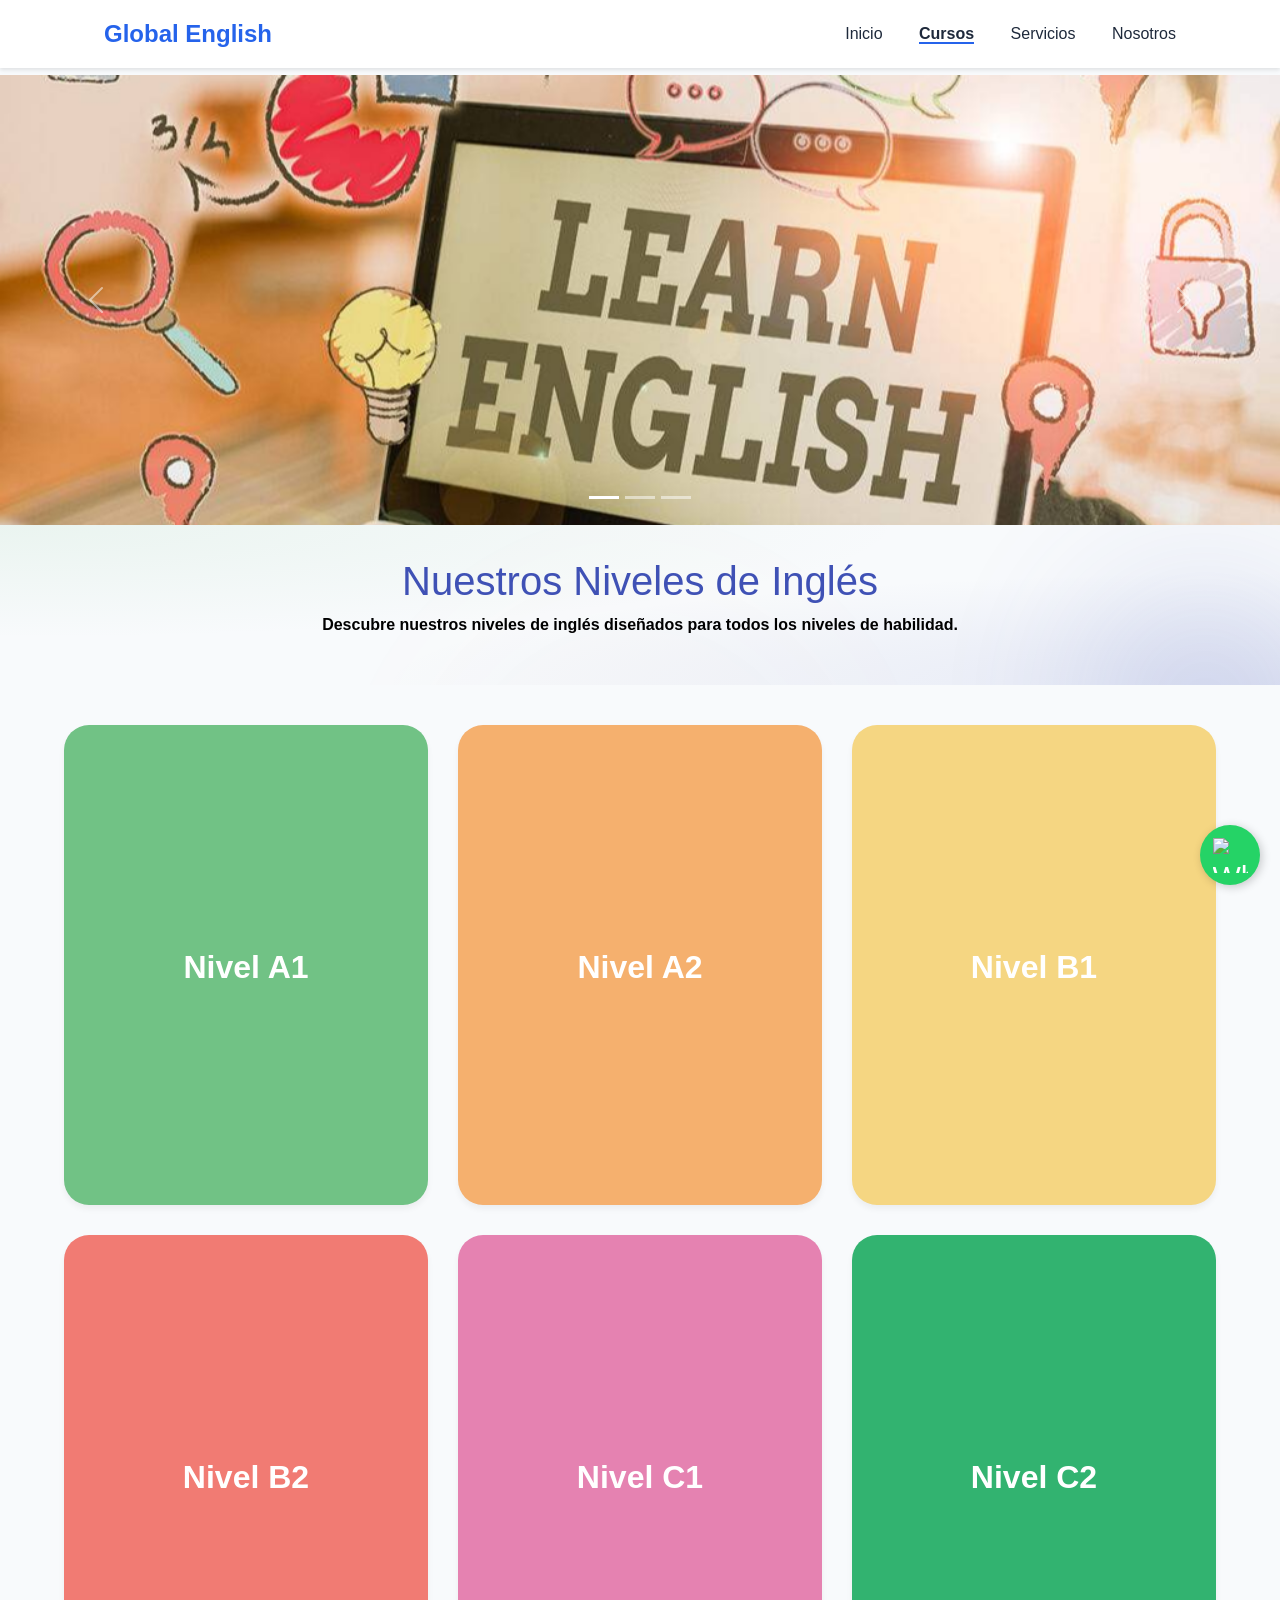
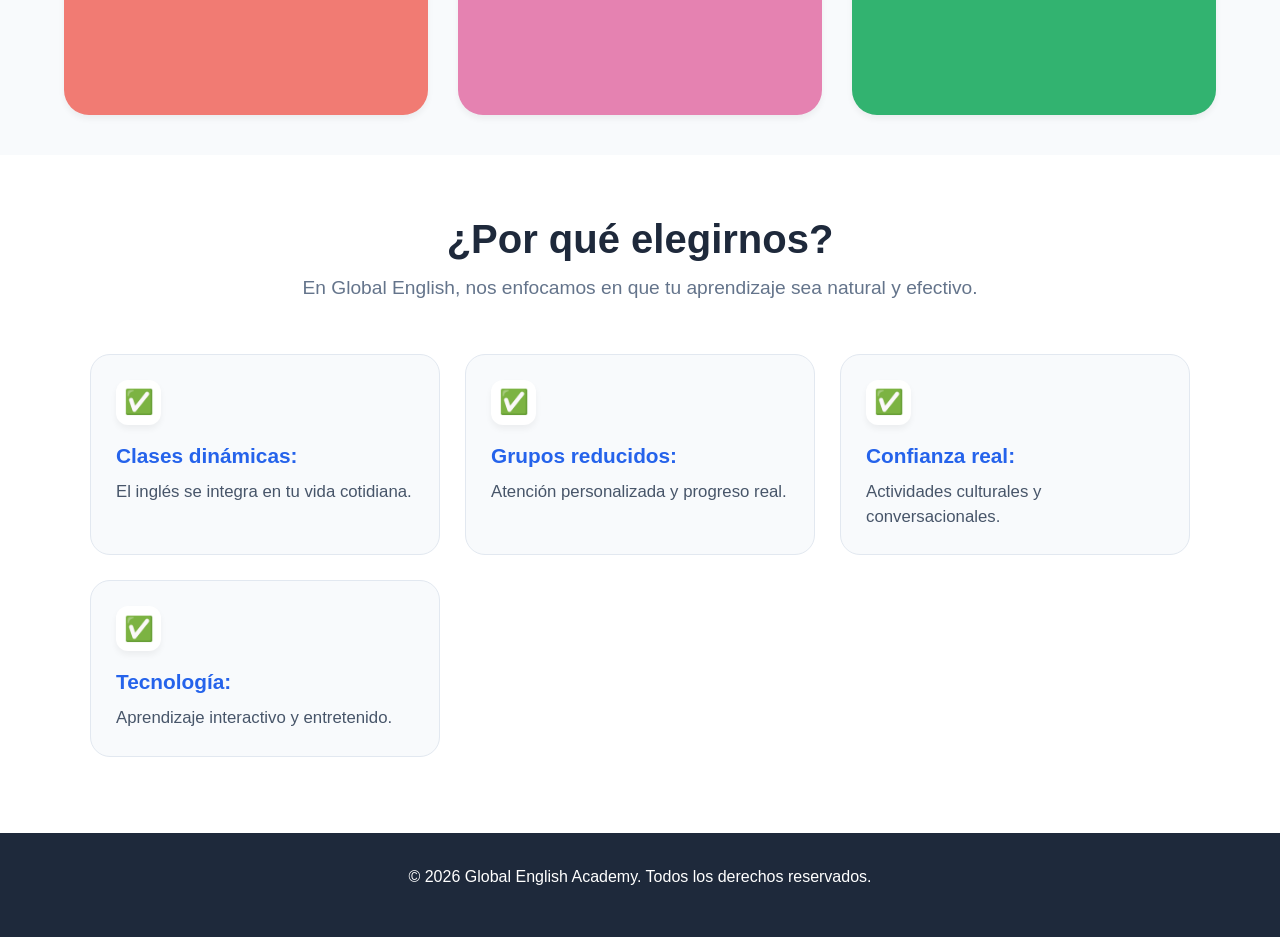
==== commit 1c59cd55: "Add files via upload" ====
--- a/cursos.html
+++ b/cursos.html
@@ -6,6 +6,10 @@
     <meta name="viewport" content="width=device-width, initial-scale=1.0">
     <meta name="description"
         content="Niveles de inglés en Global English Academy. Desde A1 hasta C2, descubre el nivel adecuado para ti.">
+    <meta http-equiv="Content-Security-Policy"
+        content="default-src 'self'; script-src 'self' https://cdn.jsdelivr.net; style-src 'self' 'unsafe-inline' https://cdn.jsdelivr.net; img-src 'self' data: https://images.unsplash.com https://upload.wikimedia.org; connect-src 'self' https://script.google.com; frame-src 'none'; object-src 'none';">
+    <meta http-equiv="X-Content-Type-Options" content="nosniff">
+    <meta name="referrer" content="strict-origin-when-cross-origin">
     <link rel="shortcut icon" href="assets/iconos/idioma-en-ingles.png" type="image/x-icon">
     <link href="https://cdn.jsdelivr.net/npm/bootstrap@5.3.3/dist/css/bootstrap.min.css" rel="stylesheet">
     <link rel="stylesheet" href="css/estilos.css">
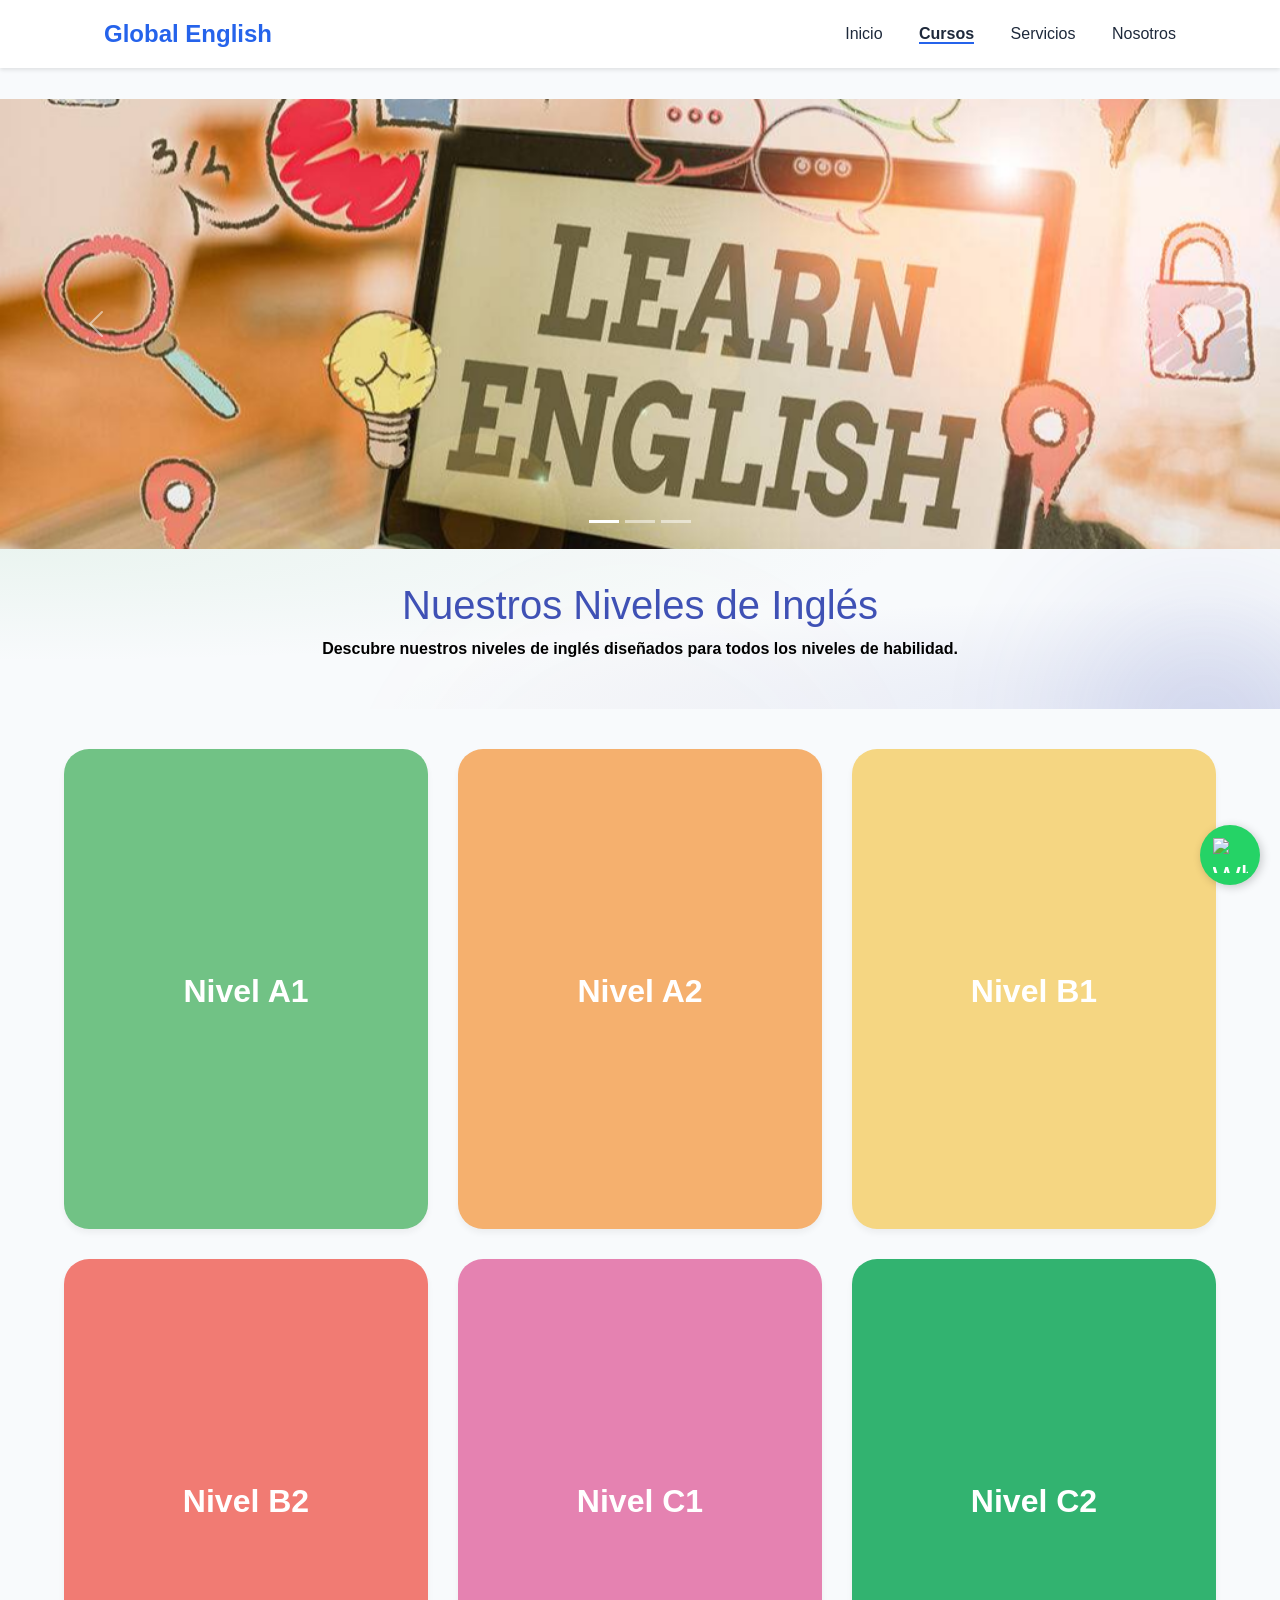
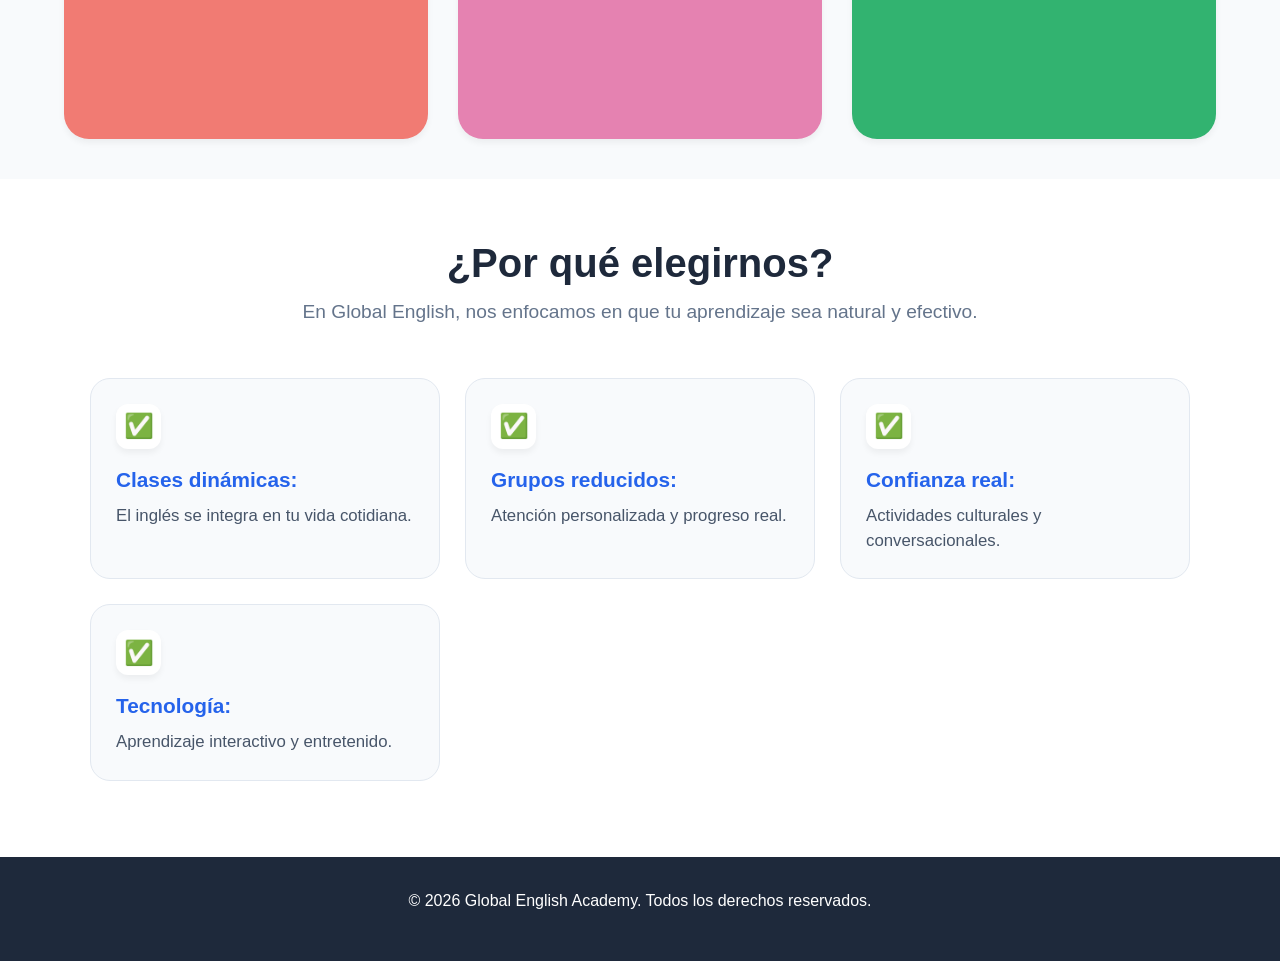
==== commit 09f7ca5d: "Add files via upload" ====
--- a/cursos.html
+++ b/cursos.html
@@ -5,9 +5,9 @@
     <meta charset="UTF-8">
     <meta name="viewport" content="width=device-width, initial-scale=1.0">
     <meta name="description"
-        content="Niveles de inglés en Global English Academy. Desde A1 hasta C2, descubre el nivel adecuado para ti.">
+        content="Niveles de inglés en Global English Academy. Desde A1 hasta C2, descubre el nivel adecuado para ti.">s
     <meta http-equiv="Content-Security-Policy"
-        content="default-src 'self'; script-src 'self' https://cdn.jsdelivr.net; style-src 'self' 'unsafe-inline' https://cdn.jsdelivr.net; img-src 'self' data: https://images.unsplash.com https://upload.wikimedia.org; connect-src 'self' https://script.google.com; frame-src 'none'; object-src 'none';">
+        content="default-src 'self'; script-src 'self' https://cdn.jsdelivr.net; style-src 'self' 'unsafe-inline' https://cdn.jsdelivr.net; img-src 'self' data: https://images.unsplash.com https://upload.wikimedia.org; connect-src 'self' https://script.google.com https://script.googleusercontent.com; frame-src 'none'; object-src 'none';">
     <meta http-equiv="X-Content-Type-Options" content="nosniff">
     <meta name="referrer" content="strict-origin-when-cross-origin">
     <link rel="shortcut icon" href="assets/iconos/idioma-en-ingles.png" type="image/x-icon">
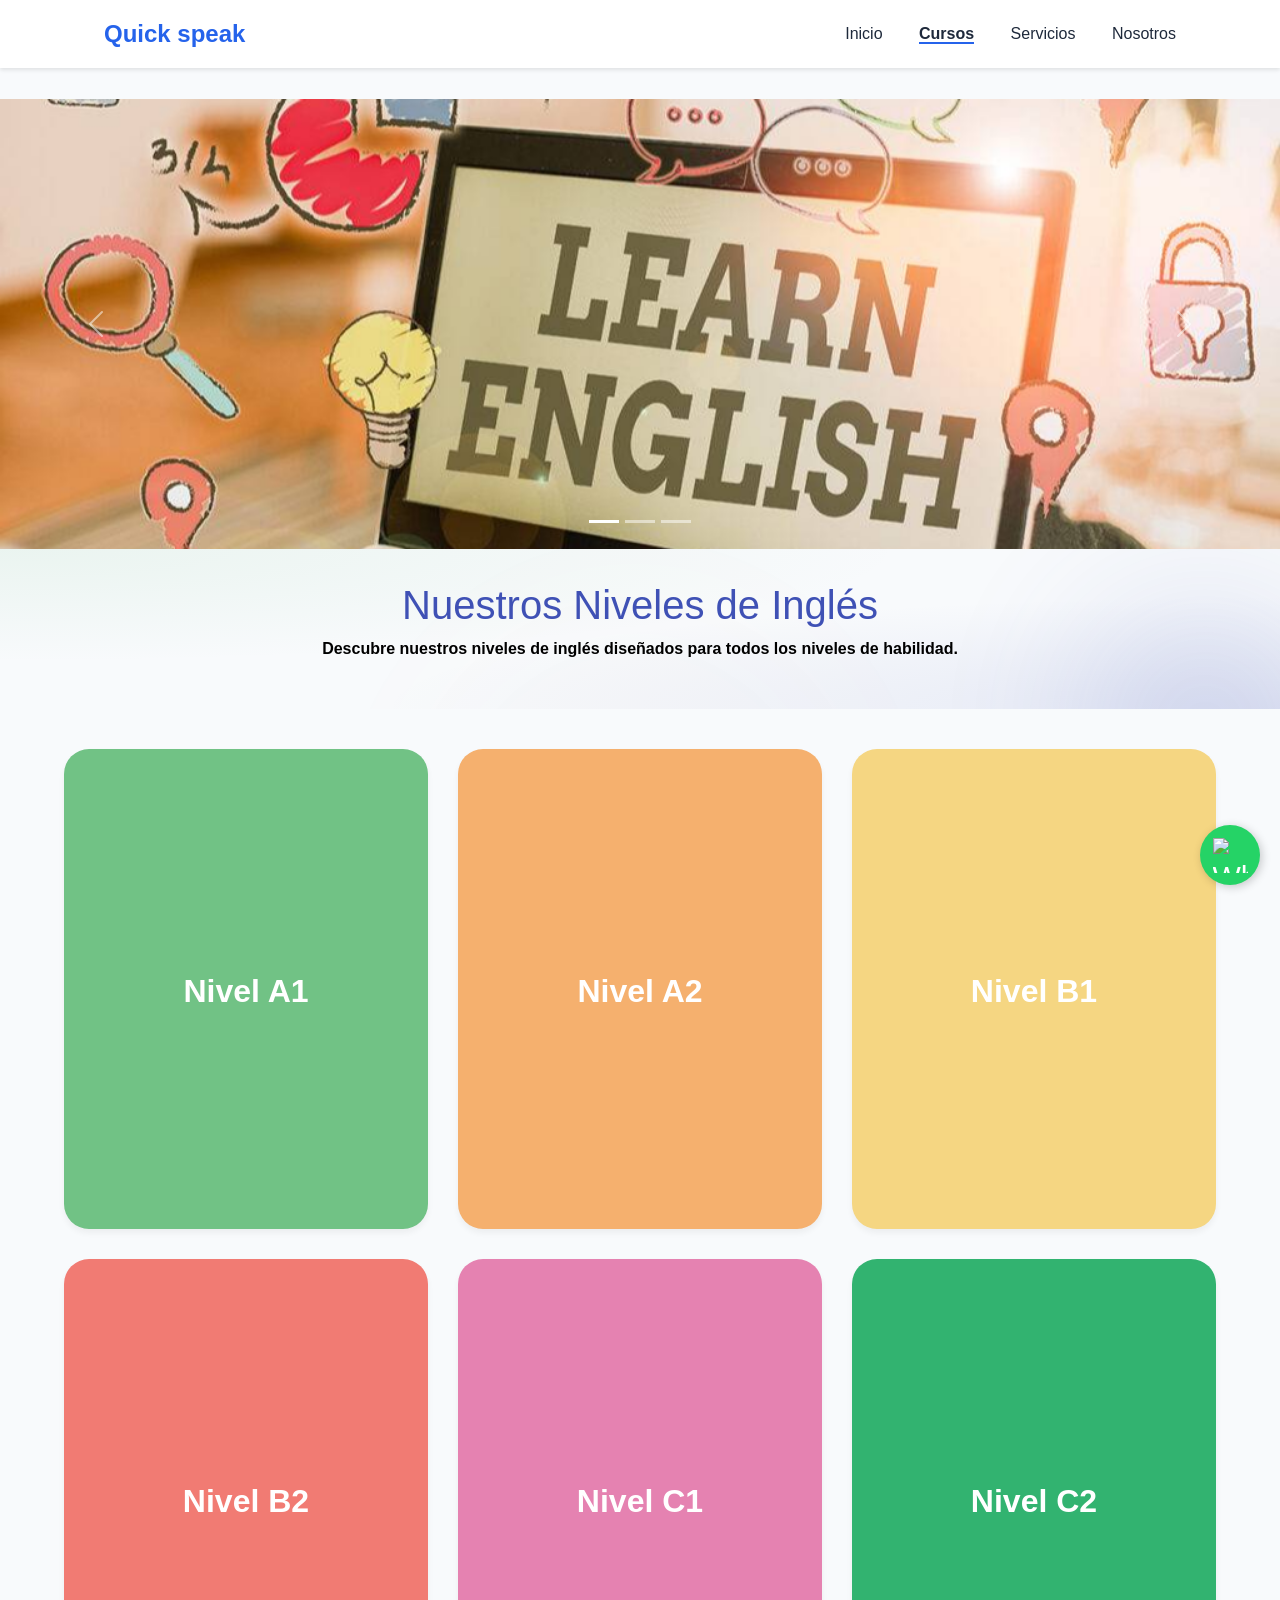
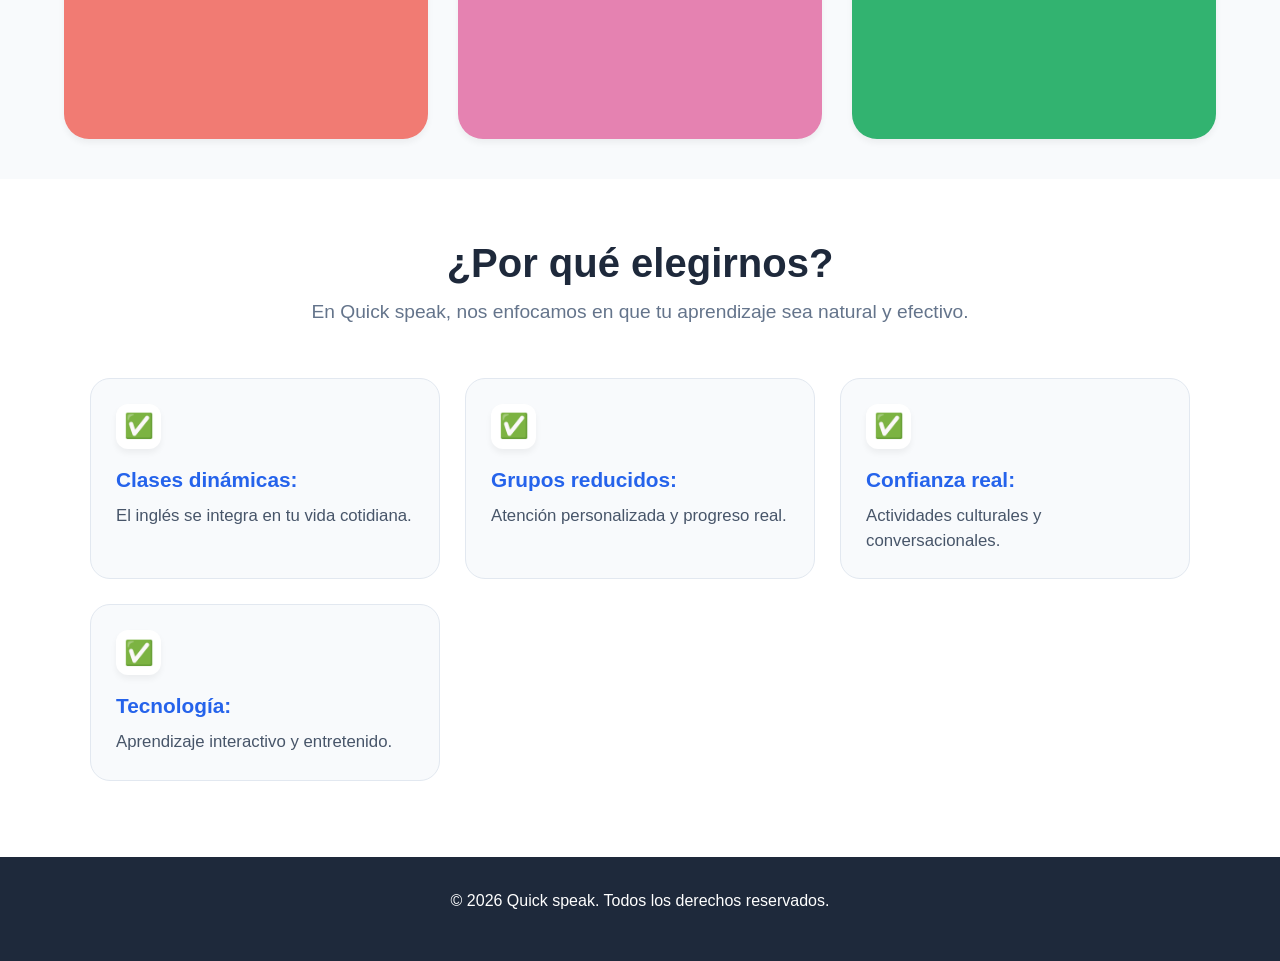
==== commit fd912ee3: "Add files via upload" ====
--- a/cursos.html
+++ b/cursos.html
@@ -5,7 +5,7 @@
     <meta charset="UTF-8">
     <meta name="viewport" content="width=device-width, initial-scale=1.0">
     <meta name="description"
-        content="Niveles de inglés en Global English Academy. Desde A1 hasta C2, descubre el nivel adecuado para ti.">s
+        content="Niveles de inglés en Quick speak. Desde A1 hasta C2, descubre el nivel adecuado para ti.">s
     <meta http-equiv="Content-Security-Policy"
         content="default-src 'self'; script-src 'self' https://cdn.jsdelivr.net; style-src 'self' 'unsafe-inline' https://cdn.jsdelivr.net; img-src 'self' data: https://images.unsplash.com https://upload.wikimedia.org; connect-src 'self' https://script.google.com https://script.googleusercontent.com; frame-src 'none'; object-src 'none';">
     <meta http-equiv="X-Content-Type-Options" content="nosniff">
@@ -13,13 +13,13 @@
     <link rel="shortcut icon" href="assets/iconos/idioma-en-ingles.png" type="image/x-icon">
     <link href="https://cdn.jsdelivr.net/npm/bootstrap@5.3.3/dist/css/bootstrap.min.css" rel="stylesheet">
     <link rel="stylesheet" href="css/estilos.css">
-    <title>Cursos | Global English Academy</title>
+    <title>Cursos | Quick speak</title>
 </head>
 
 <body>
     <header>
         <nav aria-label="Navegación principal">
-            <div class="logo">Global English</div>
+            <div class="logo">Quick speak</div>
             <button class="menu-toggle" id="mobile-menu" aria-label="Abrir menú de navegación"
                 aria-controls="nav-menu">&#9776;</button>
             <div class="nav-links" id="nav-menu" role="navigation">
@@ -168,7 +168,7 @@
             <div class="card-beneficios">
                 <div class="card-body2">
                     <h2 class="beneficios-title">¿Por qué elegirnos?</h2>
-                    <p class="card-text">En Global English, nos enfocamos en que tu aprendizaje sea natural y efectivo.
+                    <p class="card-text">En Quick speak, nos enfocamos en que tu aprendizaje sea natural y efectivo.
                     </p>
                     <ul class="beneficios-list">
                         <li><span class="icon">✅</span> <strong>Clases dinámicas:</strong> El inglés se integra en tu
@@ -186,7 +186,7 @@
     </main>
 
     <footer>
-        <p>&copy; 2026 Global English Academy. Todos los derechos reservados.</p>
+        <p>&copy; 2026 Quick speak. Todos los derechos reservados.</p>
     </footer>
 
     <script src="js/menu.js"></script>
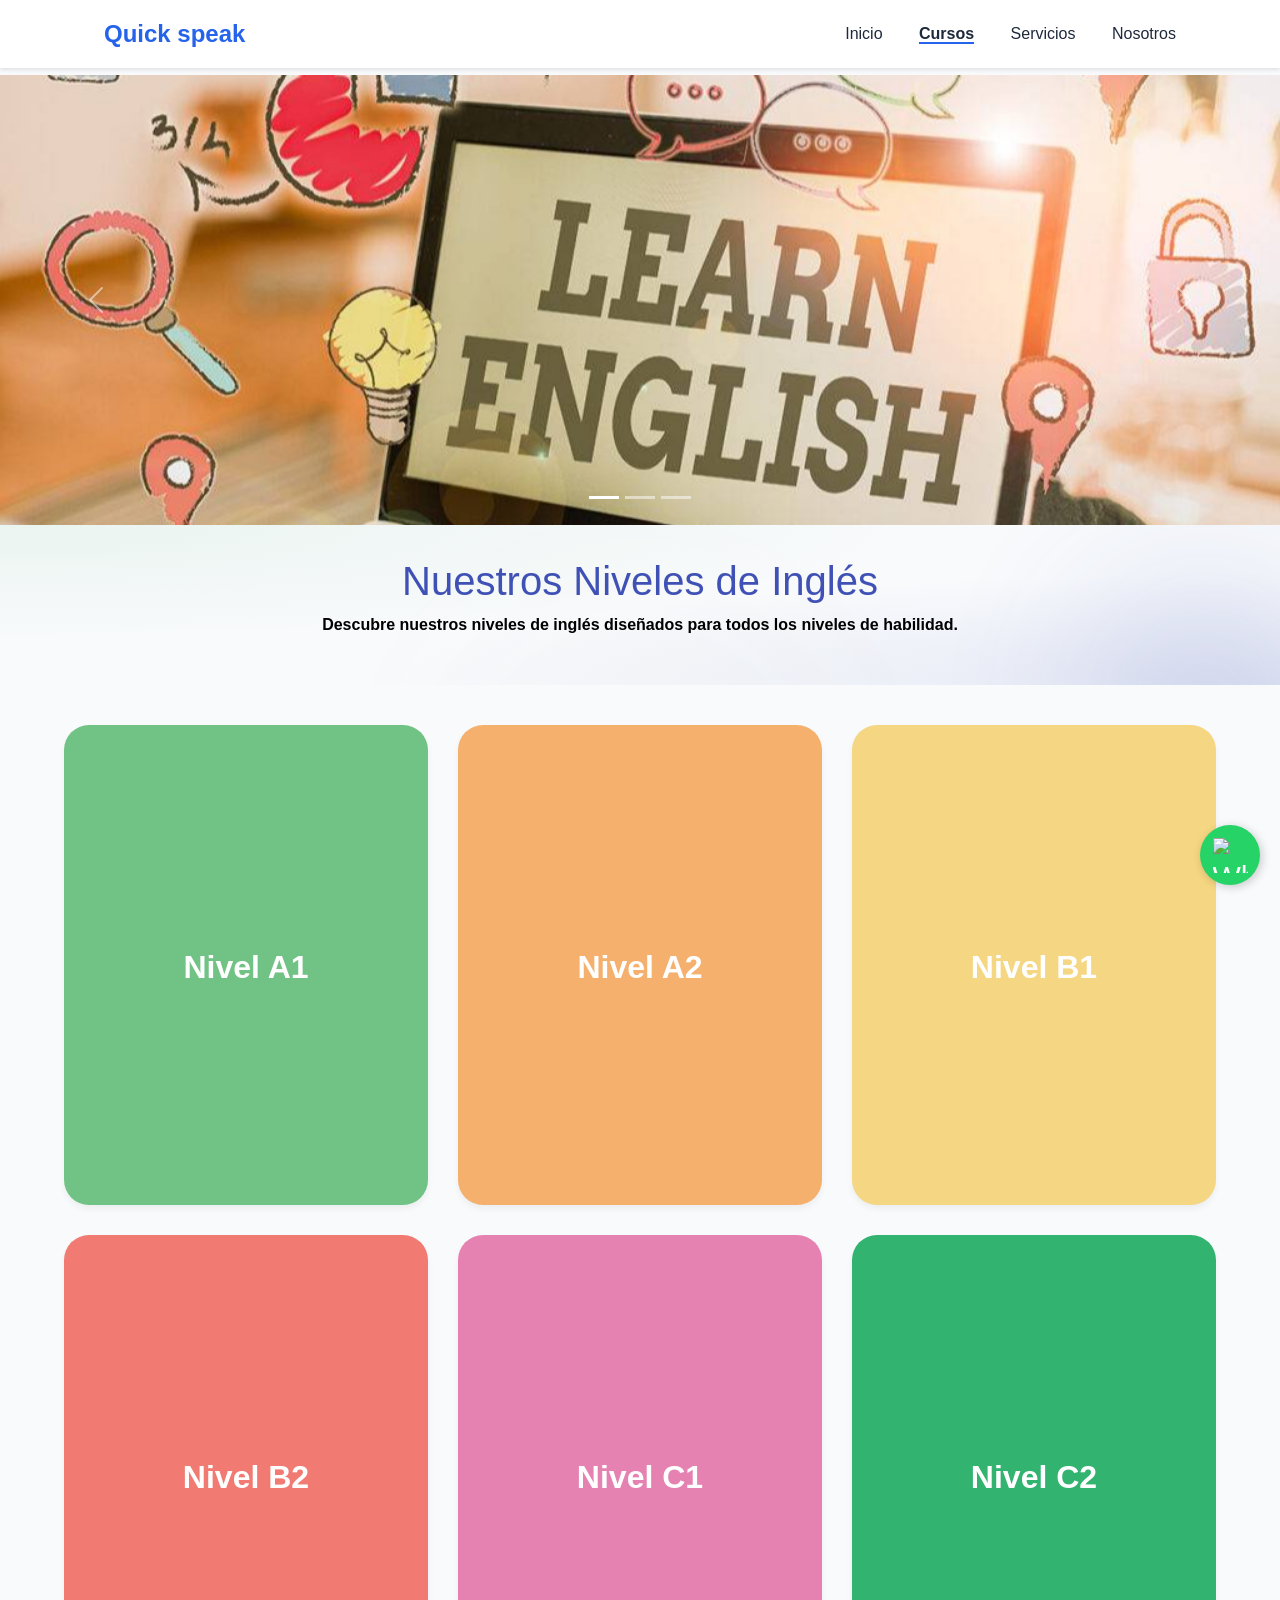
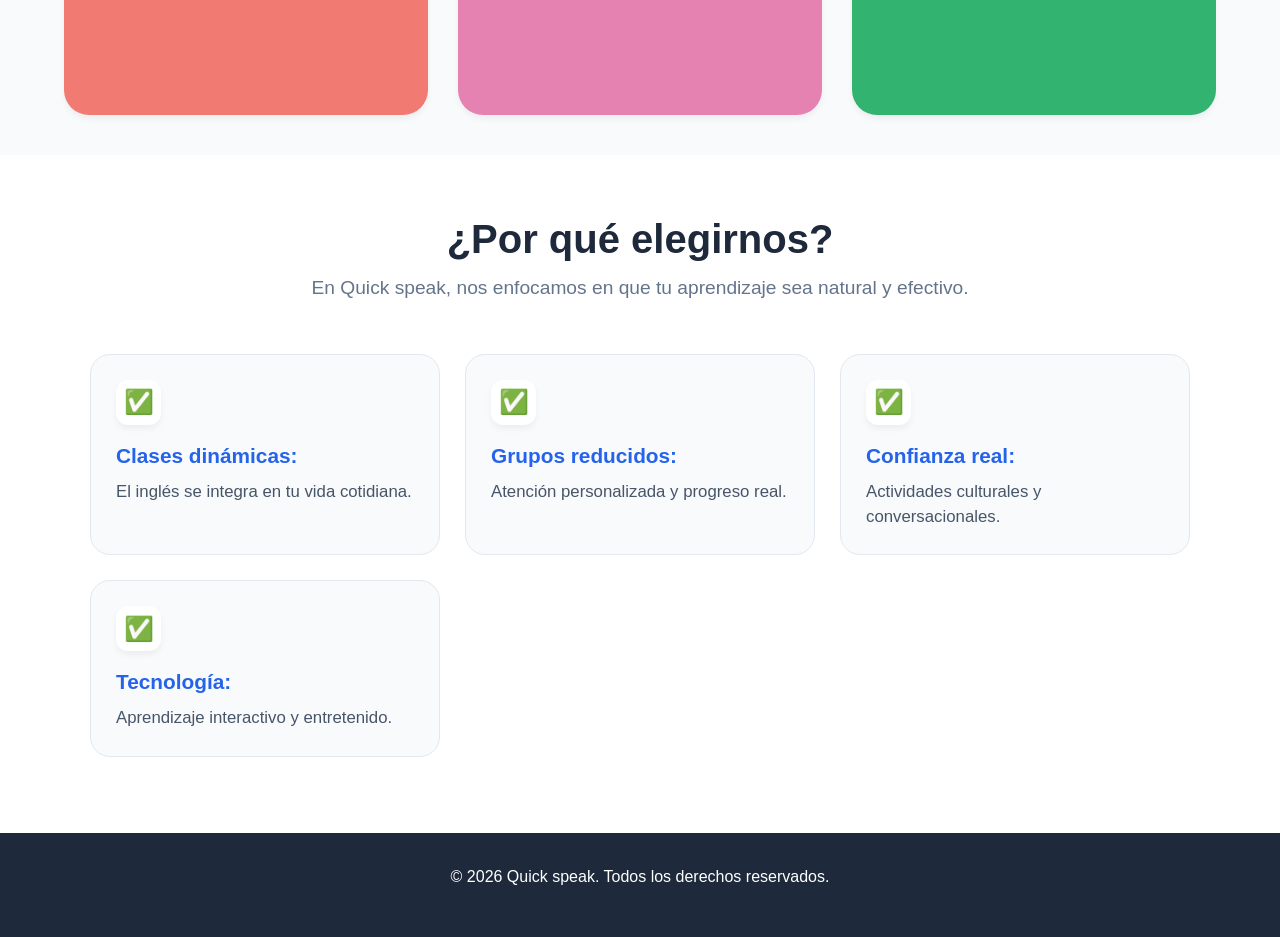
==== commit 42ebe81d: "Add files via upload" ====
--- a/cursos.html
+++ b/cursos.html
@@ -5,14 +5,14 @@
     <meta charset="UTF-8">
     <meta name="viewport" content="width=device-width, initial-scale=1.0">
     <meta name="description"
-        content="Niveles de inglés en Quick speak. Desde A1 hasta C2, descubre el nivel adecuado para ti.">s
+        content="Niveles de inglés en Quick speak. Desde A1 hasta C2, descubre el nivel adecuado para ti.">
     <meta http-equiv="Content-Security-Policy"
         content="default-src 'self'; script-src 'self' https://cdn.jsdelivr.net; style-src 'self' 'unsafe-inline' https://cdn.jsdelivr.net; img-src 'self' data: https://images.unsplash.com https://upload.wikimedia.org; connect-src 'self' https://script.google.com https://script.googleusercontent.com; frame-src 'none'; object-src 'none';">
     <meta http-equiv="X-Content-Type-Options" content="nosniff">
     <meta name="referrer" content="strict-origin-when-cross-origin">
-    <link rel="shortcut icon" href="assets/iconos/idioma-en-ingles.png" type="image/x-icon">
     <link href="https://cdn.jsdelivr.net/npm/bootstrap@5.3.3/dist/css/bootstrap.min.css" rel="stylesheet">
     <link rel="stylesheet" href="css/estilos.css">
+    <link rel="shortcut icon" href="assets/iconos/idioma-en-ingles.png" type="image/x-icon">
     <title>Cursos | Quick speak</title>
 </head>
 
@@ -192,7 +192,7 @@
     <script src="js/menu.js"></script>
     <script src="https://cdn.jsdelivr.net/npm/bootstrap@5.3.3/dist/js/bootstrap.bundle.min.js"></script>
 
-    <a href="https://wa.me/4434926308?text=Hola,%20me%20gustaría%20recibir%20información%20sobre%20los%20cursos%20de%20Global%20English%20Academy"
+    <a href="https://wa.me/4433784846?text=Hola,%20me%20gustaría%20recibir%20información%20sobre%20los%20cursos%20de%20Quick%20speak"
         class="whatsapp-float" target="_blank" rel="noopener noreferrer" aria-label="Contactar por WhatsApp">
         <img src="https://upload.wikimedia.org/wikipedia/commons/6/6b/WhatsApp.svg" alt="WhatsApp"
             class="whatsapp-icon">
--- a/css/estilos.css
+++ b/css/estilos.css
@@ -3,14 +3,11 @@
     --primary: #2563eb;
     --primary-hover: #1d4ed8;
     --primary-color: #f0f4ff;
-    /* Faltaba esta variable usada en servicios */
     --secondary-color: #ffffff;
-    /* Faltaba esta variable usada en servicios */
     --dark: #1e293b;
     --light: #f8fafc;
     --gray: #64748b;
     --white: #ffffff;
-    /* Faltaba esta variable para tu menú activo */
 }
 
 * {
@@ -79,7 +76,7 @@
     /* Corregido: --white lo hacía invisible */
 }
 
-/* --- Hero Section --- */
+/* --- Seccion Hero --- */
 .hero {
     background: linear-gradient(rgba(30, 41, 59, 0.8), rgba(30, 41, 59, 0.8)), url('https://images.unsplash.com/photo-1523240795612-9a054b0db644?ixlib=rb-1.2.1&auto=format&fit=crop&w=1950&q=80') center/cover;
     height: 100vh;
@@ -287,7 +284,6 @@
 
 .carousel-item img {
     object-fit: cover;
-    /* Bug Fix: 'center' no es válido para object-fit */
     object-position: center;
 }
 
@@ -346,7 +342,6 @@
 }
 
 .card.card-nivel {
-    /* Nueva clase auxiliar para no sobreescribir `.card` genérica */
     height: 480px;
     border-radius: 25px;
     position: relative;
